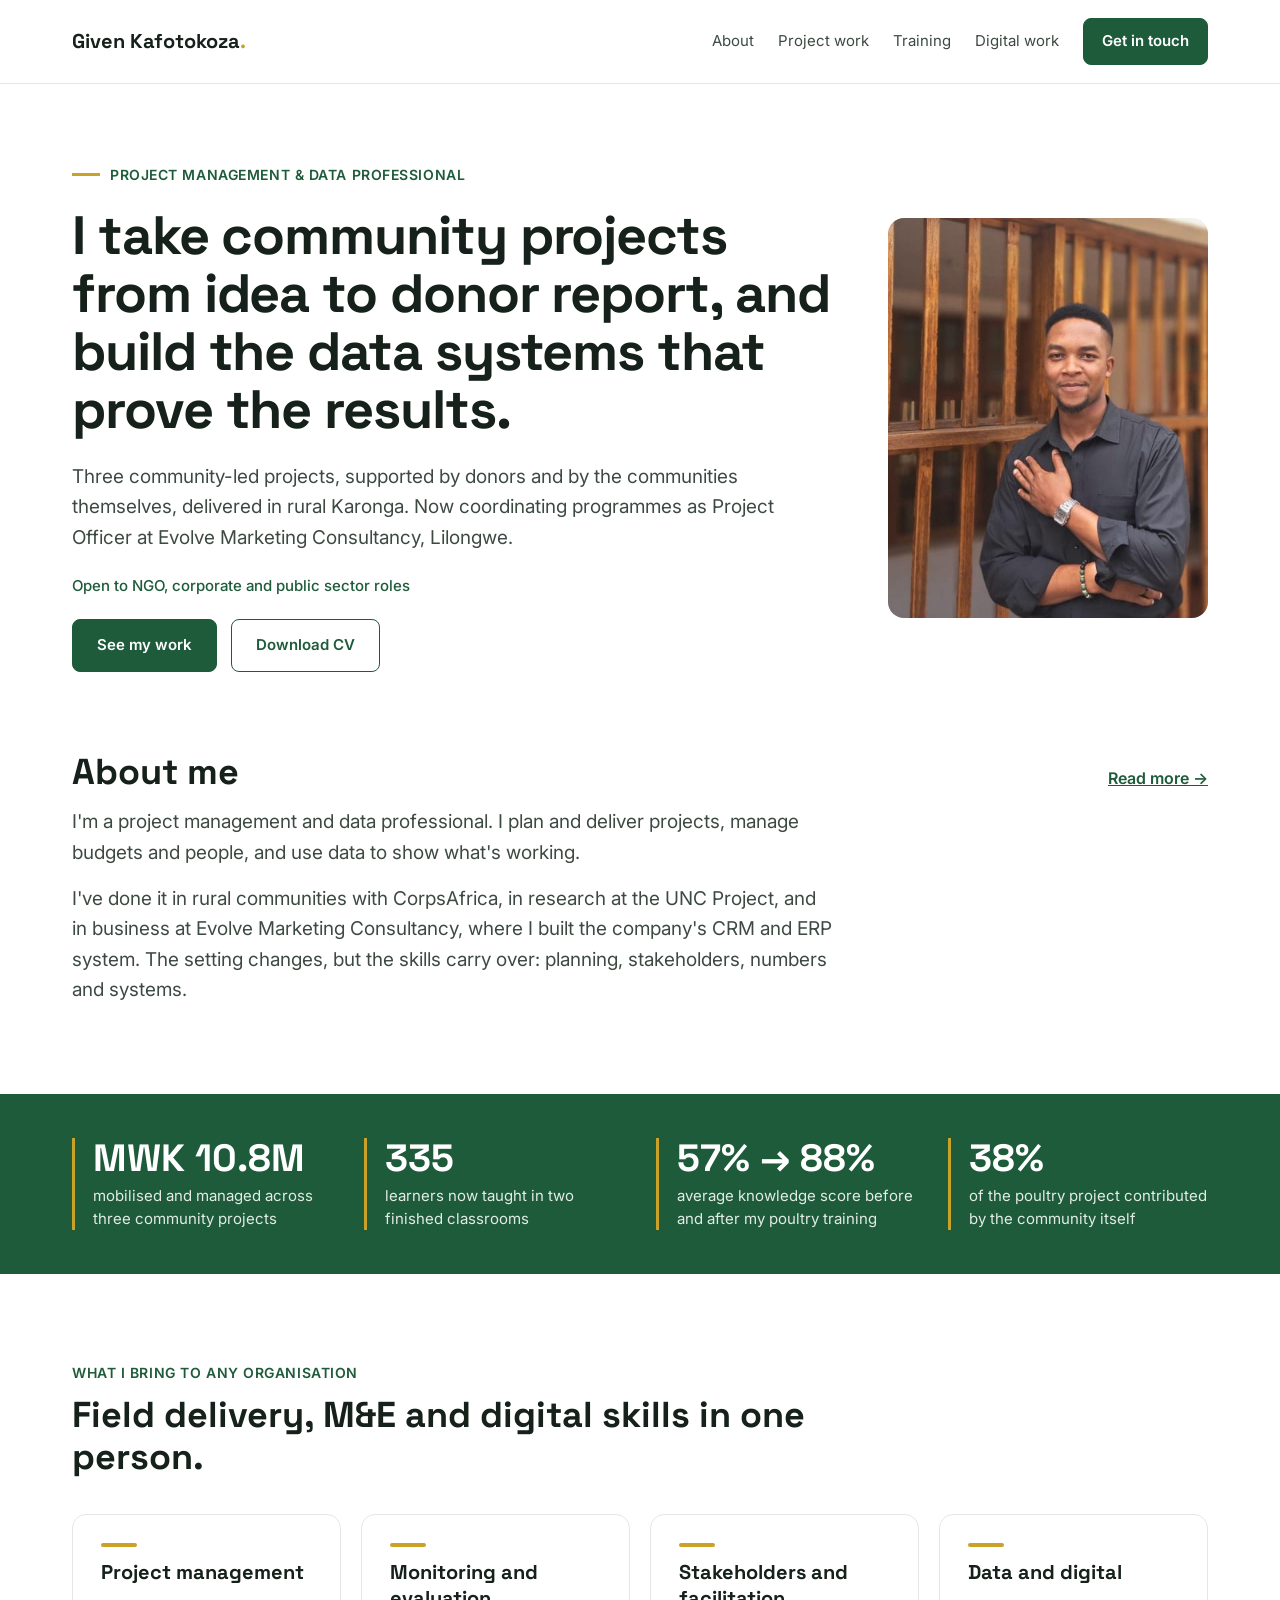
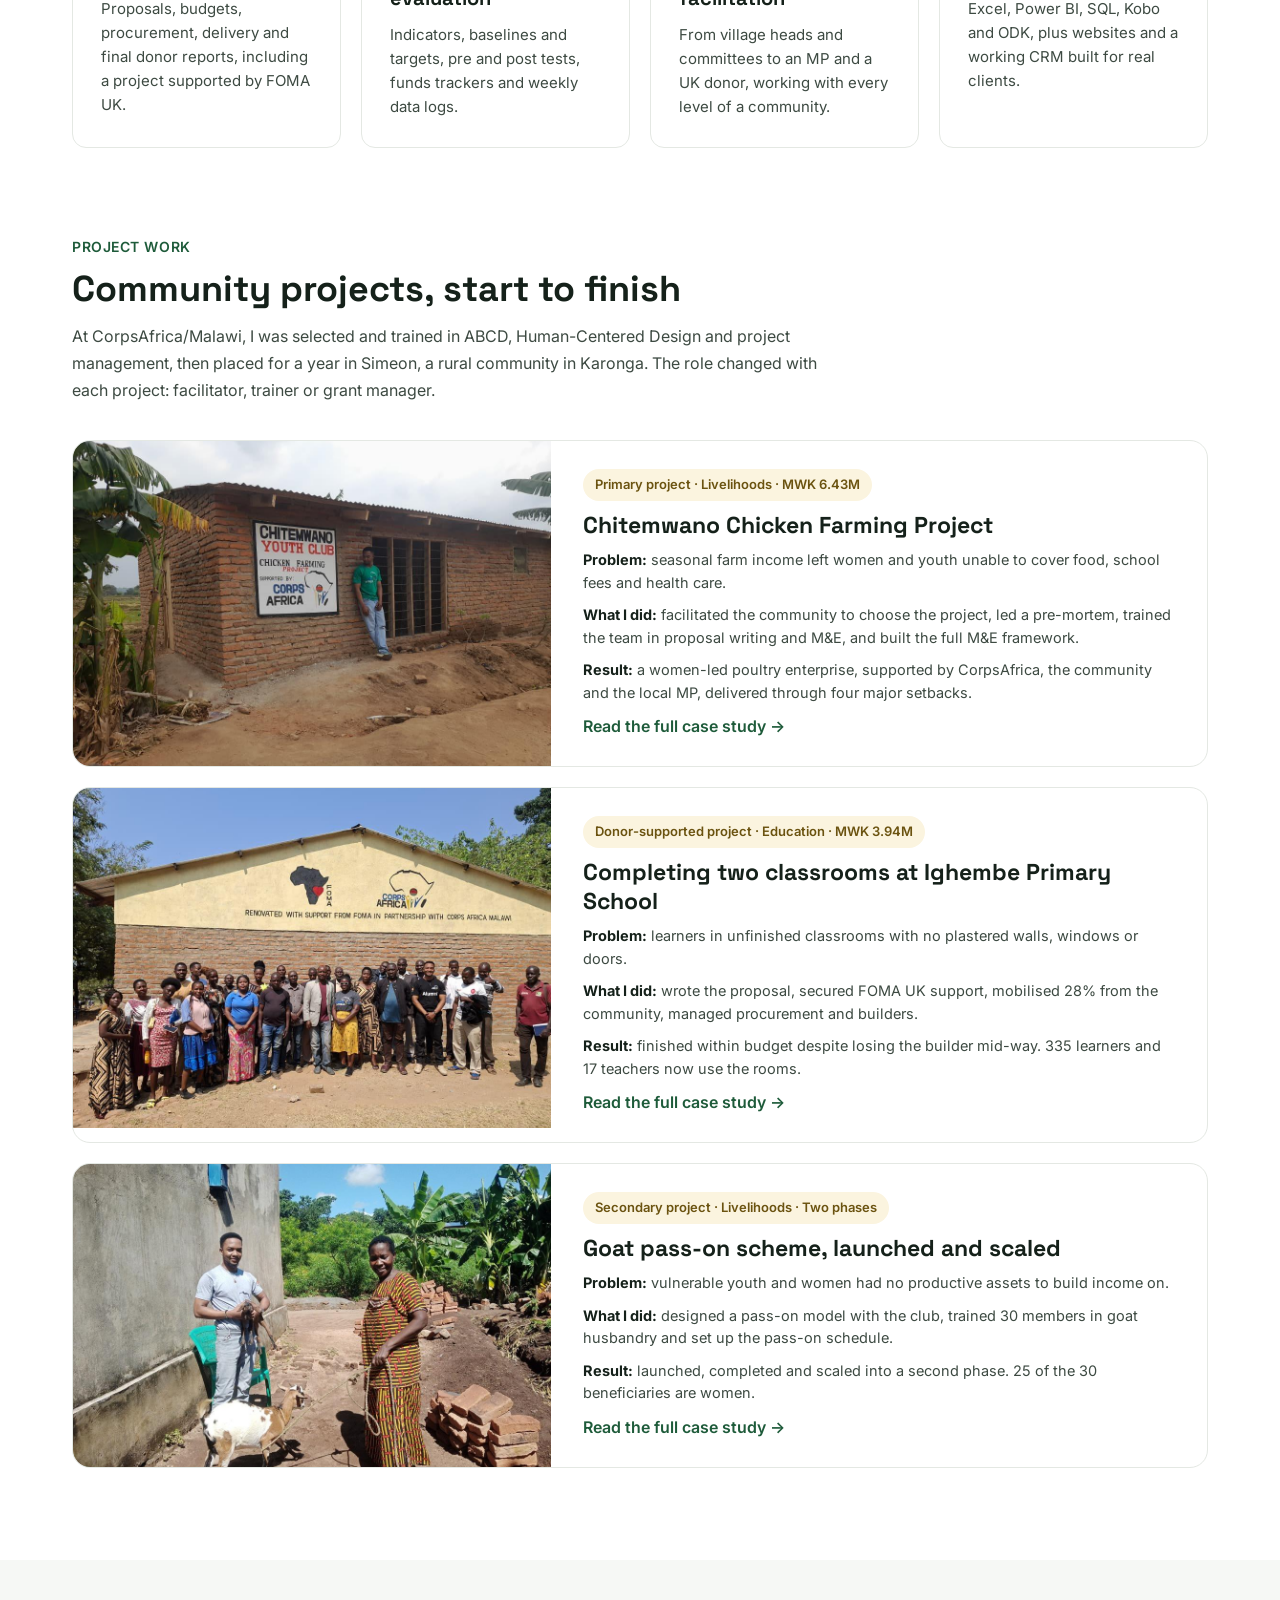
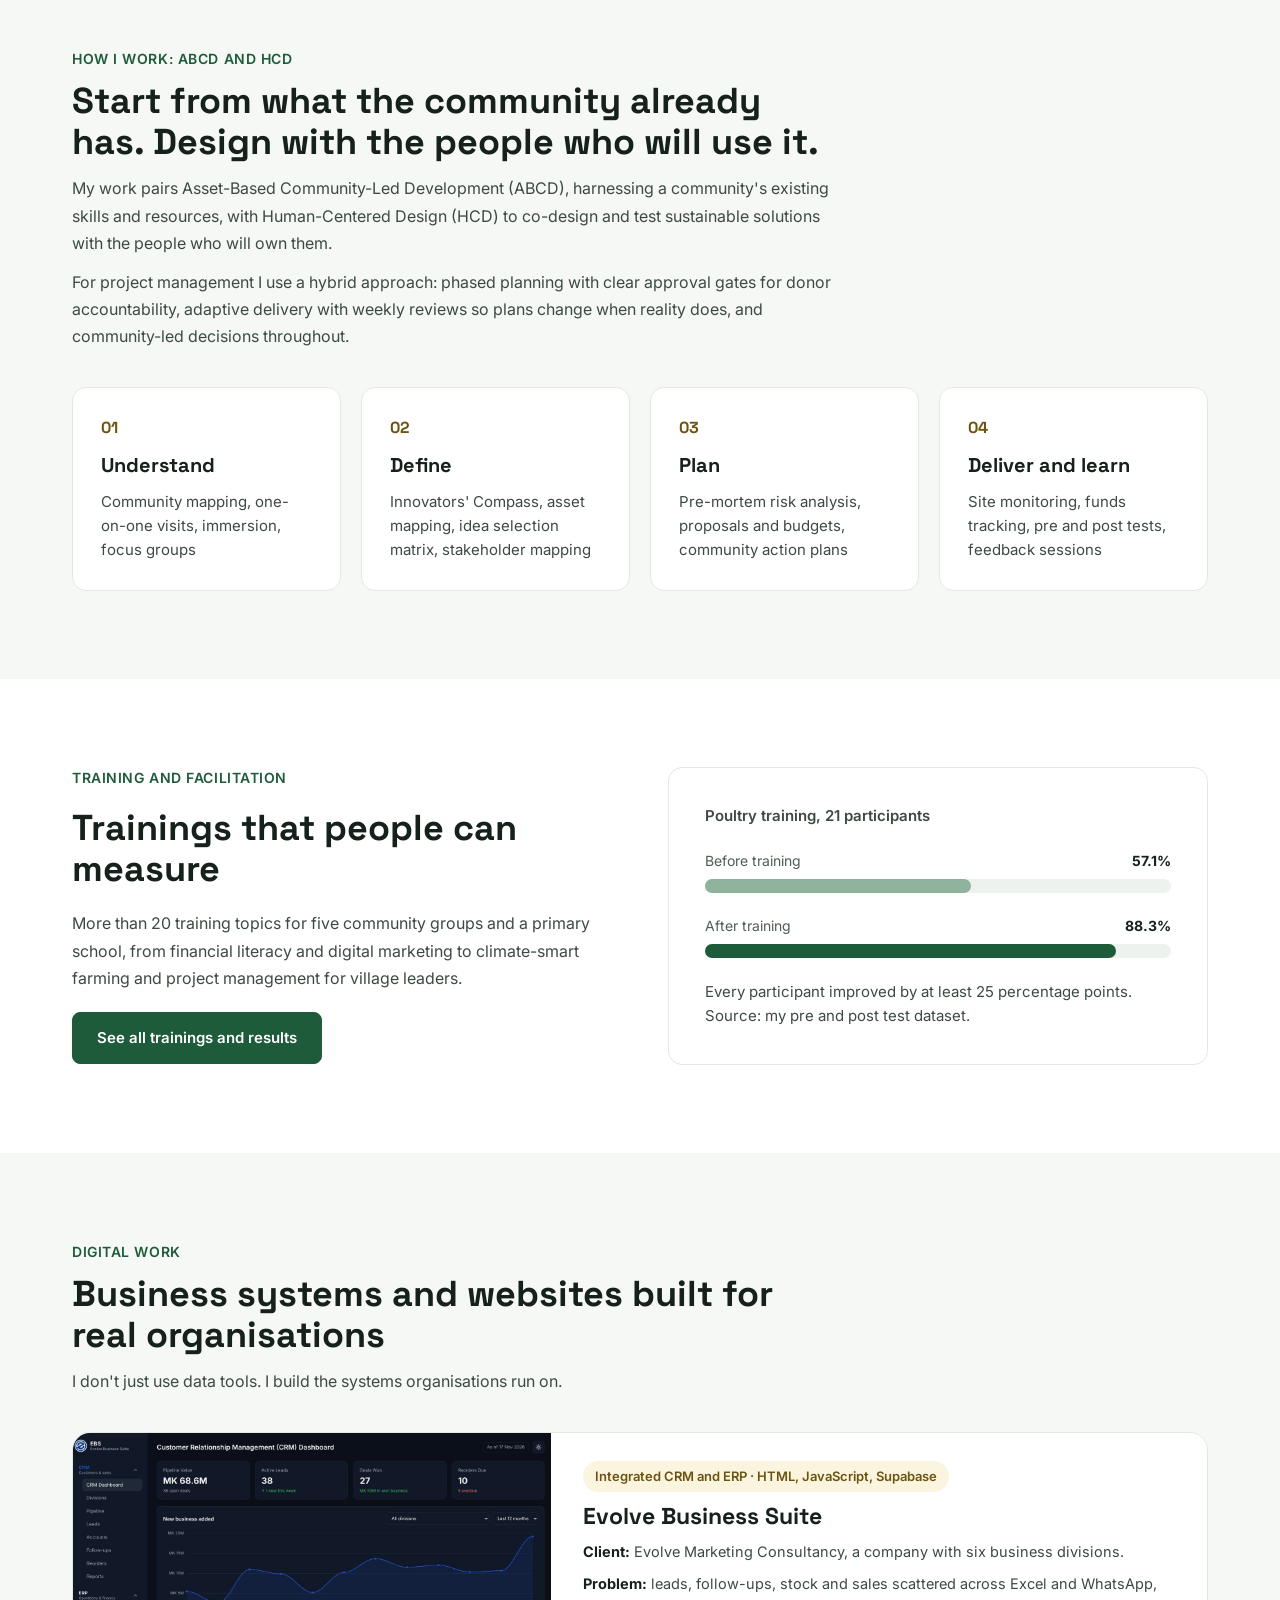
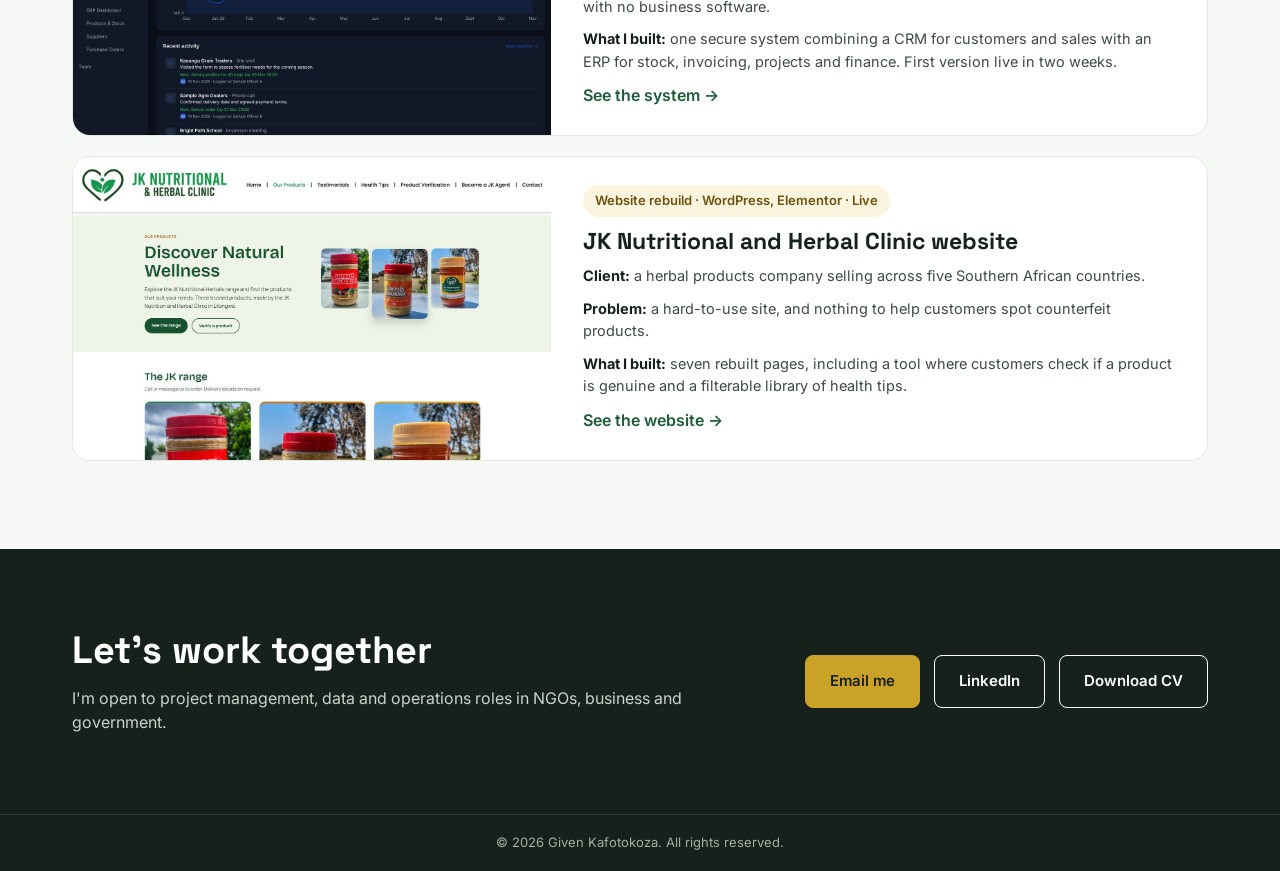
==== index.html @ 1c7a9ea2 "Speed, icon, 404 page and fixes" ====
<!DOCTYPE html>
<html lang="en">
<head>
  <meta charset="UTF-8">
  <link rel="icon" href="favicon.svg" type="image/svg+xml">
  <meta name="viewport" content="width=device-width, initial-scale=1.0">
  <title>Given Kafotokoza | Project Officer, M&amp;E and Data, Malawi</title>
  <meta name="description" content="Given Kafotokoza is a project officer in Lilongwe, Malawi. He has delivered community-led projects end to end, with M&E, donor reporting, budgets and data systems.">
  <meta name="author" content="Given Kafotokoza">
  <meta property="og:type" content="profile">
  <meta property="og:title" content="Given Kafotokoza | Project Officer, M&amp;E and Data, Malawi">
  <meta property="og:description" content="Given Kafotokoza is a project officer in Lilongwe, Malawi. He has delivered community-led projects end to end, with M&E, donor reporting, budgets and data systems.">
  <meta name="twitter:card" content="summary_large_image">
  <link rel="canonical" href="https://kafotokozagiven-svg.github.io/">
  <meta property="og:url" content="https://kafotokozagiven-svg.github.io/">
  <meta property="og:image" content="https://kafotokozagiven-svg.github.io/images/profile.jpg">
  <script type="application/ld+json">
  {"@context":"https://schema.org","@type":"Person","name":"Given Kafotokoza",
   "jobTitle":"Project Officer","worksFor":{"@type":"Organization","name":"Evolve Marketing Consultancy"},
   "address":{"@type":"PostalAddress","addressLocality":"Lilongwe","addressCountry":"MW"},
   "knowsAbout":["Project management","Monitoring and evaluation","MEAL","Donor reporting","Budget management","Community development","Asset-Based Community-Led Development","Human-Centered Design","Data analysis","Power BI","CRM and ERP systems","Web development"],
   "alumniOf":[{"@type":"Organization","name":"CorpsAfrica/Malawi"},{"@type":"CollegeOrUniversity","name":"BYU-Pathway Worldwide"}]}
  </script>
  <link rel="stylesheet" href="styles.css">
</head>
<body>

<header class="site-header">
  <nav class="container nav">
    <a href="index.html" class="brand">Given Kafotokoza<span>.</span></a>
    <button class="nav-toggle" aria-label="Open menu" aria-expanded="false"><span></span><span></span><span></span></button>
    <div class="nav-links">
      <a href="about.html">About</a>
      <a href="#work">Project work</a>
      <a href="training.html">Training</a>
      <a href="#digital">Digital work</a>
      <a href="#contact" class="btn">Get in touch</a>
    </div>
  </nav>
</header>

<main>

  <!-- HERO -->
  <section class="container hero">
    <div class="hero-text">
      <p class="eyebrow line">Project Management &amp; Data Professional</p>
      <h1>I take community projects from idea to donor report, and build the data systems that prove the results.</h1>
      <p class="lead">Three community-led projects, supported by donors and by the communities themselves, delivered in rural Karonga. Now coordinating programmes as Project Officer at Evolve Marketing Consultancy, Lilongwe.</p>
      <p style="font-size: 15px; color: var(--green); font-weight: 500;">Open to NGO, corporate and public sector roles</p>
      <div class="btn-row">
        <a href="#work" class="btn">See my work</a>
        <a href="cv.pdf" class="btn btn-outline" target="_blank" rel="noopener">Download CV</a>
      </div>
    </div>
    <div class="hero-photo">
      <figure class="photo tall">
        <img src="images/profile.jpg" alt="Portrait of Given Kafotokoza, project management and data professional" onerror="this.remove()">
        
      </figure>
    </div>
  </section>

  <section id="about" class="container section" style="padding-top: 8px;">
    <div class="about-head">
      <h2 style="font-size: 36px;">About me</h2>
      <a href="about.html" class="case-link">Read more →</a>
    </div>
    <div class="stack" style="gap: 16px; max-width: 820px; margin-top: 14px;">
      <p class="lead">I'm a project management and data professional. I plan and deliver projects, manage budgets and people, and use data to show what's working.</p>
      <p class="lead">I've done it in rural communities with CorpsAfrica, in research at the UNC Project, and in business at Evolve Marketing Consultancy, where I built the company's CRM and ERP system. The setting changes, but the skills carry over: planning, stakeholders, numbers and systems.</p>
    </div>
  </section>

  <!-- KEY NUMBERS -->
  <section class="stats">
    <div class="container stats-grid">
      <div class="stat"><span class="num">MWK 10.8M</span><span>mobilised and managed across three community projects</span></div>
      <div class="stat"><span class="num">335</span><span>learners now taught in two finished classrooms</span></div>
      <div class="stat"><span class="num">57% → 88%</span><span>average knowledge score before and after my poultry training</span></div>
      <div class="stat"><span class="num">38%</span><span>of the poultry project contributed by the community itself</span></div>
    </div>
  </section>

  <!-- WHAT I BRING -->
  <section class="container section">
    <div class="head">
      <p class="eyebrow">What I bring to any organisation</p>
      <h2>Field delivery, M&amp;E and digital skills in one person.</h2>
    </div>
    <div class="grid">
      <div class="card"><span class="bar-mark"></span><h3>Project management</h3><p>Proposals, budgets, procurement, delivery and final donor reports, including a project supported by FOMA UK.</p></div>
      <div class="card"><span class="bar-mark"></span><h3>Monitoring and evaluation</h3><p>Indicators, baselines and targets, pre and post tests, funds trackers and weekly data logs.</p></div>
      <div class="card"><span class="bar-mark"></span><h3>Stakeholders and facilitation</h3><p>From village heads and committees to an MP and a UK donor, working with every level of a community.</p></div>
      <div class="card"><span class="bar-mark"></span><h3>Data and digital</h3><p>Excel, Power BI, SQL, Kobo and ODK, plus websites and a working CRM built for real clients.</p></div>
    </div>
  </section>

  <!-- PROJECT WORK -->
  <section id="work" class="container" style="padding-bottom: 72px;">
    <div class="head">
      <p class="eyebrow">Project work</p>
      <h2>Community projects, start to finish</h2>
      <p class="body">At CorpsAfrica/Malawi, I was selected and trained in ABCD, Human-Centered Design and project management, then placed for a year in Simeon, a rural community in Karonga. The role changed with each project: facilitator, trainer or grant manager.</p>
    </div>

    <a href="poultry.html" class="case">
      <figure class="photo"><img loading="lazy" src="images/poultry-3.jpg" alt="The finished chicken house with project members" onerror="this.remove()"></figure>
      <div class="case-body">
        <span class="tag">Primary project · Livelihoods · MWK 6.43M</span>
        <h3>Chitemwano Chicken Farming Project</h3>
        <p><strong>Problem:</strong> seasonal farm income left women and youth unable to cover food, school fees and health care.</p>
        <p><strong>What I did:</strong> facilitated the community to choose the project, led a pre-mortem, trained the team in proposal writing and M&amp;E, and built the full M&amp;E framework.</p>
        <p><strong>Result:</strong> a women-led poultry enterprise, supported by CorpsAfrica, the community and the local MP, delivered through four major setbacks.</p>
        <span class="case-link">Read the full case study →</span>
      </div>
    </a>

    <a href="ighembe.html" class="case">
      <figure class="photo"><img loading="lazy" src="images/ighembe-3.jpg" alt="The finished classrooms at Ighembe Primary School" onerror="this.remove()"></figure>
      <div class="case-body">
        <span class="tag">Donor-supported project · Education · MWK 3.94M</span>
        <h3>Completing two classrooms at Ighembe Primary School</h3>
        <p><strong>Problem:</strong> learners in unfinished classrooms with no plastered walls, windows or doors.</p>
        <p><strong>What I did:</strong> wrote the proposal, secured FOMA UK support, mobilised 28% from the community, managed procurement and builders.</p>
        <p><strong>Result:</strong> finished within budget despite losing the builder mid-way. 335 learners and 17 teachers now use the rooms.</p>
        <span class="case-link">Read the full case study →</span>
      </div>
    </a>

    <a href="goat.html" class="case">
      <figure class="photo"><img loading="lazy" src="images/goat-3.jpg" alt="Goats handed over to beneficiaries" onerror="this.remove()"></figure>
      <div class="case-body">
        <span class="tag">Secondary project · Livelihoods · Two phases</span>
        <h3>Goat pass-on scheme, launched and scaled</h3>
        <p><strong>Problem:</strong> vulnerable youth and women had no productive assets to build income on.</p>
        <p><strong>What I did:</strong> designed a pass-on model with the club, trained 30 members in goat husbandry and set up the pass-on schedule.</p>
        <p><strong>Result:</strong> launched, completed and scaled into a second phase. 25 of the 30 beneficiaries are women.</p>
        <span class="case-link">Read the full case study →</span>
      </div>
    </a>
  </section>

  <!-- HOW I WORK -->
  <section class="tint">
    <div class="container section">
      <div class="head">
        <p class="eyebrow">How I work: ABCD and HCD</p>
        <h2>Start from what the community already has. Design with the people who will use it.</h2>
        <p class="body">My work pairs Asset-Based Community-Led Development (ABCD), harnessing a community's existing skills and resources, with Human-Centered Design (HCD) to co-design and test sustainable solutions with the people who will own them.</p>
        <p class="body">For project management I use a hybrid approach: phased planning with clear approval gates for donor accountability, adaptive delivery with weekly reviews so plans change when reality does, and community-led decisions throughout.</p>
      </div>
      <div class="grid">
        <div class="card"><span class="step-no">01</span><h3>Understand</h3><p>Community mapping, one-on-one visits, immersion, focus groups</p></div>
        <div class="card"><span class="step-no">02</span><h3>Define</h3><p>Innovators' Compass, asset mapping, idea selection matrix, stakeholder mapping</p></div>
        <div class="card"><span class="step-no">03</span><h3>Plan</h3><p>Pre-mortem risk analysis, proposals and budgets, community action plans</p></div>
        <div class="card"><span class="step-no">04</span><h3>Deliver and learn</h3><p>Site monitoring, funds tracking, pre and post tests, feedback sessions</p></div>
      </div>
    </div>
  </section>

  <!-- TRAINING OVERVIEW -->
  <section class="container section">
    <div class="split" style="align-items: center;">
      <div class="half">
        <p class="eyebrow">Training and facilitation</p>
        <h2>Trainings that people can measure</h2>
        <p class="body">More than 20 training topics for five community groups and a primary school, from financial literacy and digital marketing to climate-smart farming and project management for village leaders.</p>
        <a href="training.html" class="btn" style="align-self: flex-start;">See all trainings and results</a>
      </div>
      <div class="half card" style="padding: 36px; gap: 22px;">
        <p style="font-weight: 600;">Poultry training, 21 participants</p>
        <div class="bar-row">
          <div class="bar-label"><span>Before training</span><b>57.1%</b></div>
          <div class="bar-track"><div class="bar-fill" style="width: 57.1%; background: #8FB39C;"></div></div>
        </div>
        <div class="bar-row">
          <div class="bar-label"><span>After training</span><b>88.3%</b></div>
          <div class="bar-track"><div class="bar-fill" style="width: 88.3%; background: #1E5B3A;"></div></div>
        </div>
        <p class="small">Every participant improved by at least 25 percentage points. Source: my pre and post test dataset.</p>
      </div>
    </div>
  </section>


  <!-- DIGITAL WORK -->
  <section id="digital" class="tint">
    <div class="container section">
      <div class="head">
        <p class="eyebrow">Digital work</p>
        <h2>Business systems and websites built for real organisations</h2>
        <p class="body">I don't just use data tools. I build the systems organisations run on.</p>
      </div>
      <!-- When the CorpsAfrica impact dashboard is ready, add a third card here -->
      <a href="evolve-ebs.html" class="case" style="background: #fff;">
        <figure class="photo"><img loading="lazy" src="images/ebs-dashboard.jpg" alt="Evolve Business Suite dashboard" onerror="this.remove()"><figcaption>Add screenshot: images/ebs-dashboard.jpg</figcaption></figure>
        <div class="case-body">
          <span class="tag">Integrated CRM and ERP · HTML, JavaScript, Supabase</span>
          <h3>Evolve Business Suite</h3>
          <p><strong>Client:</strong> Evolve Marketing Consultancy, a company with six business divisions.</p>
          <p><strong>Problem:</strong> leads, follow-ups, stock and sales scattered across Excel and WhatsApp, with no business software.</p>
          <p><strong>What I built:</strong> one secure system combining a CRM for customers and sales with an ERP for stock, invoicing, projects and finance. First version live in two weeks.</p>
          <span class="case-link">See the system →</span>
        </div>
      </a>
      <a href="jk.html" class="case" style="background: #fff; margin-bottom: 0;">
        <figure class="photo"><img loading="lazy" src="images/jk-home.jpg" alt="JK Nutritional and Herbal Clinic website" onerror="this.remove()"><figcaption>Add screenshot: images/jk-home.jpg</figcaption></figure>
        <div class="case-body">
          <span class="tag">Website rebuild · WordPress, Elementor · Live</span>
          <h3>JK Nutritional and Herbal Clinic website</h3>
          <p><strong>Client:</strong> a herbal products company selling across five Southern African countries.</p>
          <p><strong>Problem:</strong> a hard-to-use site, and nothing to help customers spot counterfeit products.</p>
          <p><strong>What I built:</strong> seven rebuilt pages, including a tool where customers check if a product is genuine and a filterable library of health tips.</p>
          <span class="case-link">See the website →</span>
        </div>
      </a>
    </div>
  </section>

  <!-- ABOUT -->


</main>

<footer id="contact" class="footer">
  <div class="container inner">
    <div class="stack" style="flex: 1 1 520px; min-width: 0; gap: 14px;">
      <h2 style="font-size: 38px;">Let's work together</h2>
      <p>I'm open to project management, data and operations roles in NGOs, business and government.</p>
    </div>
    <div class="btn-row">
      <a href="mailto:kafotokozagiven@gmail.com" class="btn btn-gold">Email me</a>
      <a href="https://www.linkedin.com/in/given-kafotokoza" class="btn btn-outline" target="_blank" rel="noopener">LinkedIn</a>
      <a href="cv.pdf" class="btn btn-outline" target="_blank" rel="noopener">Download CV</a>
    </div>
  </div>
  <p class="copy">© 2026 Given Kafotokoza. All rights reserved.</p>
</footer>

<script src="nav.js"></script>
</body>
</html>
---- styles.css ----
/* ===== Given Kafotokoza portfolio: shared styles ===== */
@import url('https://fonts.googleapis.com/css2?family=Inter:wght@400;500;600&family=Space+Grotesk:wght@500;600;700&display=swap');

:root {
  --green: #1E5B3A;
  --green-dark: #123D27;
  --gold: #C9A227;
  --gold-soft: #FBF4DF;
  --gold-text: #6B5310;
  --ink: #15211A;
  --text: #3D4A42;
  --muted: #4F5E55;
  --line: #E4E8E3;
  --tint: #F6F8F5;
  --tint-2: #EEF2EE;
}

* { box-sizing: border-box; }
html { scroll-behavior: smooth; }
body { margin: 0; font-family: Inter, system-ui, sans-serif; color: var(--ink); background: #fff; line-height: 1.5; }
img { max-width: 100%; display: block; }
a { color: var(--green); }
a:hover { color: var(--green-dark); }
h1, h2, h3, .brand, .num { font-family: 'Space Grotesk', sans-serif; }

.container { max-width: 1200px; margin: 0 auto; padding-left: 32px; padding-right: 32px; }
.section { padding-top: 88px; padding-bottom: 88px; }
.tint { background: var(--tint); }

/* Header */
.site-header { border-bottom: 1px solid var(--line); background: #fff; position: sticky; top: 0; z-index: 10; }
.nav { display: flex; flex-wrap: wrap; align-items: center; justify-content: space-between; gap: 16px; padding-top: 18px; padding-bottom: 18px; }
.brand { font-weight: 700; font-size: 20px; color: var(--ink); text-decoration: none; }
.brand span { color: var(--gold); }
.nav-links { display: flex; flex-wrap: wrap; align-items: center; gap: 24px; font-size: 15px; }
.nav-links a { color: var(--text); text-decoration: none; }
.nav-links a:hover { color: var(--green); }

/* Buttons */
.btn { display: inline-block; background: var(--green); color: #fff; text-decoration: none; padding: 14px 24px; border-radius: 8px; font-weight: 600; font-size: 15px; border: 1.5px solid var(--green); }
.btn:hover { background: var(--green-dark); color: #fff; }
.btn-outline { background: #fff; color: var(--green); }
.btn-outline:hover { background: var(--tint-2); color: var(--green); }
.btn-gold { background: var(--gold); border-color: var(--gold); color: var(--ink); }
.btn-gold:hover { background: #b38f1f; color: var(--ink); }
.nav-links .btn { color: #fff; padding: 11px 18px; }
.btn-row { display: flex; flex-wrap: wrap; gap: 14px; }

/* Text */
.eyebrow { margin: 0; display: inline-flex; align-items: center; gap: 10px; font-size: 14px; font-weight: 600; color: var(--green); letter-spacing: 0.04em; text-transform: uppercase; }
.eyebrow.line::before { content: ""; width: 28px; height: 3px; background: var(--gold); display: inline-block; }
h1 { margin: 0; font-weight: 700; font-size: 54px; line-height: 1.08; letter-spacing: -0.02em; }
h2 { margin: 0; font-size: 36px; line-height: 1.15; }
h3 { margin: 0; font-size: 20px; line-height: 1.3; }
p { margin: 0; }
.lead { font-size: 19px; line-height: 1.6; color: var(--text); max-width: 760px; }
.body { font-size: 16px; line-height: 1.7; color: var(--text); }
.small { font-size: 14px; color: var(--muted); line-height: 1.6; }
.stack { display: flex; flex-direction: column; gap: 18px; }
.head { display: flex; flex-direction: column; gap: 12px; max-width: 760px; margin-bottom: 36px; }
.tag { align-self: flex-start; display: inline-block; background: var(--gold-soft); color: var(--gold-text); font-size: 13px; font-weight: 600; padding: 6px 12px; border-radius: 999px; }

/* Hero */
.hero { display: flex; flex-wrap: wrap; gap: 56px; align-items: center; padding-top: 80px; padding-bottom: 72px; }
.hero-text { flex: 999 1 540px; min-width: 0; display: flex; flex-direction: column; gap: 22px; }
.hero-photo { flex: 1 1 320px; min-width: 0; position: relative; }
.hero-badge { position: absolute; left: -16px; bottom: 28px; background: #fff; border: 1px solid var(--line); border-radius: 12px; padding: 14px 18px; }
.hero-badge span { display: block; font-size: 13px; color: var(--muted); }
.hero-badge strong { font-size: 15px; }

/* Photos: a grey box with a caption shows until the real image is added */
.photo { position: relative; margin: 0; background: var(--tint-2); border-radius: 16px; overflow: hidden; display: flex; align-items: center; justify-content: center; text-align: center; min-height: 260px; }
.photo figcaption { padding: 16px; color: var(--muted); font-size: 15px; }
.photo img { position: absolute; inset: 0; width: 100%; height: 100%; object-fit: cover; }
.photo.tall { aspect-ratio: 4 / 5; min-height: 0; }
.photos { display: grid; grid-template-columns: repeat(auto-fill, minmax(200px, 1fr)); gap: 20px 16px; }
.photos .photo { display: block; height: auto; min-height: 0; background: none; border-radius: 0; overflow: visible; text-align: left; }
.photos .photo img { position: static; display: block; width: 100%; height: 200px; object-fit: cover; border-radius: 14px; }
.photos .photo:not(:has(img))::before { content: ""; display: block; height: 200px; border-radius: 14px; background: var(--tint-2); }
.photos .photo figcaption { padding: 8px 2px 0; font-size: 13.5px; line-height: 1.45; color: var(--muted); }

/* Stats band */
.stats { background: var(--green); color: #fff; }
.stats-grid { display: grid; grid-template-columns: repeat(auto-fit, minmax(220px, 1fr)); gap: 32px; padding-top: 44px; padding-bottom: 44px; }
.stat { border-left: 3px solid var(--gold); padding-left: 18px; display: flex; flex-direction: column; gap: 6px; }
.stat .num { font-size: 38px; font-weight: 700; line-height: 1.1; }
.stat span:last-child { font-size: 15px; color: #E2ECE5; line-height: 1.5; }

/* Cards and grids */
.grid { display: grid; grid-template-columns: repeat(auto-fit, minmax(250px, 1fr)); gap: 20px; }
.grid-2 { display: grid; grid-template-columns: repeat(auto-fit, minmax(320px, 1fr)); gap: 20px; }
.card { border: 1px solid var(--line); border-radius: 14px; padding: 28px; display: flex; flex-direction: column; gap: 12px; background: #fff; }
.card .bar-mark { width: 36px; height: 4px; background: var(--gold); border-radius: 2px; }
.card p { font-size: 15px; line-height: 1.6; color: var(--text); }
.step-no { font-family: 'Space Grotesk', sans-serif; font-weight: 700; color: var(--gold-text); }

/* Featured project cards */
.case { text-decoration: none; color: var(--ink); border: 1px solid var(--line); border-radius: 18px; overflow: hidden; display: flex; flex-wrap: wrap; margin-bottom: 20px; transition: box-shadow .2s, transform .2s; }
.case:hover { color: var(--ink); box-shadow: 0 12px 32px rgba(21,33,26,.08); transform: translateY(-2px); }
.case .photo { flex: 2 1 320px; min-width: 0; min-height: 240px; max-height: 340px; border-radius: 0; }
.case-body { flex: 3 1 420px; min-width: 0; padding: 28px 32px; display: flex; flex-direction: column; gap: 10px; }
.case-body h3 { font-size: 23px; line-height: 1.25; }
.case-body p { font-size: 14.5px; line-height: 1.55; color: var(--text); }
.case-body strong { color: var(--ink); }
.case-link { font-weight: 600; color: var(--green); }

/* Meta row on case studies */
.meta { display: grid; grid-template-columns: repeat(auto-fit, minmax(200px, 1fr)); border-top: 1px solid var(--line); border-bottom: 1px solid var(--line); margin-top: 8px; }
.meta div { padding: 18px 20px 18px 0; display: flex; flex-direction: column; gap: 4px; }
.meta span { font-size: 13px; color: var(--muted); }
.meta strong { font-weight: 600; }

/* Two-column text block */
.split { display: flex; flex-wrap: wrap; gap: 56px; }
.split > .side { flex: 1 1 280px; min-width: 0; }
.split > .main { flex: 999 1 560px; min-width: 0; display: flex; flex-direction: column; gap: 16px; font-size: 17px; line-height: 1.7; color: var(--text); }
.half { flex: 1 1 420px; min-width: 0; display: flex; flex-direction: column; gap: 20px; }

/* Tables */
.table-wrap { overflow-x: auto; background: #fff; border: 1px solid var(--line); border-radius: 14px; margin-bottom: 24px; }
table { width: 100%; min-width: 720px; border-collapse: collapse; font-size: 15px; }
th { background: var(--green); color: #fff; text-align: left; padding: 16px 20px; font-weight: 600; }
td { padding: 16px 20px; border-bottom: 1px solid var(--line); vertical-align: top; }
tr:last-child td { border-bottom: 0; }
td:first-child { font-weight: 600; }
td.why { color: var(--text); }

/* Charts */
.chart-card { background: #fff; border: 1px solid var(--line); border-radius: 14px; padding: 24px; display: flex; flex-direction: column; gap: 12px; }
.chart-card h3 { font-size: 17px; }
.chart-box { position: relative; height: 300px; }

/* Progress bars on the home page */
.bar-row { display: flex; flex-direction: column; gap: 8px; }
.bar-label { display: flex; justify-content: space-between; font-size: 14px; color: var(--muted); }
.bar-label b { color: var(--ink); }
.bar-track { height: 14px; background: var(--tint-2); border-radius: 7px; }
.bar-fill { height: 14px; border-radius: 7px; }

/* Results chain (LogFrame) */
.chain { display: grid; grid-template-columns: repeat(auto-fit, minmax(190px, 1fr)); gap: 14px; counter-reset: chain; }
.chain-step { background: #fff; border-radius: 14px; padding: 22px; display: flex; flex-direction: column; gap: 10px; border-top: 5px solid var(--green); position: relative; }
.chain-step:nth-child(1) { border-top-color: #8FB39C; }
.chain-step:nth-child(2) { border-top-color: #5E8F70; }
.chain-step:nth-child(3) { border-top-color: #3A7553; }
.chain-step:nth-child(4) { border-top-color: var(--green); }
.chain-step:nth-child(5) { border-top-color: var(--gold); }
.chain-label { font-family: 'Space Grotesk', sans-serif; font-weight: 700; font-size: 17px; }
.chain-label::before { counter-increment: chain; content: counter(chain) ". "; color: var(--gold-text); }
.chain-step p { font-size: 14px; line-height: 1.6; color: var(--text); }

/* Quotes */
.quote { border-left: 3px solid var(--gold); padding: 8px 0 8px 22px; display: flex; flex-direction: column; gap: 10px; }
.quote p { font-size: 19px; line-height: 1.6; font-style: italic; color: var(--ink); }
.quote span { font-size: 14px; color: var(--muted); }

/* Panels */
.panel { background: var(--green); color: #fff; border-radius: 20px; padding: 48px; display: flex; flex-wrap: wrap; gap: 28px; align-items: center; justify-content: space-between; }
.panel p { color: #E2ECE5; font-size: 16px; line-height: 1.65; }
.next { border: 1px solid var(--line); border-radius: 18px; padding: 36px 40px; display: flex; flex-wrap: wrap; gap: 24px; align-items: center; justify-content: space-between; }
.next strong { font-family: 'Space Grotesk', sans-serif; font-size: 24px; }

/* Chips and qualifications */
.chips { display: flex; flex-wrap: wrap; gap: 10px; }
.chips span { font-size: 14px; padding: 8px 14px; border-radius: 999px; background: var(--tint-2); }
.qual { display: flex; justify-content: space-between; gap: 16px; padding: 16px 0; border-bottom: 1px solid var(--line); }
.qual span { color: var(--muted); font-size: 15px; text-align: right; }

/* Footer */
.footer { background: var(--ink); color: #fff; }
.footer .inner { display: flex; flex-wrap: wrap; gap: 28px; align-items: center; justify-content: space-between; padding-top: 80px; padding-bottom: 80px; }
.footer p { color: #C9D3CC; }
.footer .copy { text-align: center; padding: 18px; font-size: 13px; color: #9FB0A5; border-top: 1px solid #2C3A31; }
.footer .btn-outline { background: transparent; color: #fff; border-color: #fff; }

/* Phones */
@media (max-width: 640px) {
  .container { padding-left: 20px; padding-right: 20px; }
  .section { padding-top: 60px; padding-bottom: 60px; }
  h1 { font-size: 36px; }
  h2 { font-size: 28px; }
  .lead { font-size: 17px; }
  .case-body, .panel { padding: 22px; }
  .case .photo { max-height: 220px; min-height: 200px; }
  .nav-links { gap: 16px; }
  .hero-badge { left: 12px; }
}

/* Screenshot galleries (systems and websites): bigger, full-width, no cropping */
.photos.shots { grid-template-columns: repeat(4, minmax(0, 1fr)); gap: 20px 16px; }
@media (max-width: 900px) { .photos.shots { grid-template-columns: repeat(2, minmax(0, 1fr)); } }
.photos.shots .photo img { height: auto; aspect-ratio: 16 / 10; object-fit: cover; object-position: top left; border: 1px solid var(--line); }
.photos.shots .photo:not(:has(img))::before { height: auto; aspect-ratio: 16 / 10; }
@media (max-width: 640px) { .photos.shots { grid-template-columns: 1fr; } }

/* Click-to-enlarge photos */
.photos .photo img { cursor: zoom-in; transition: transform .2s ease, box-shadow .2s ease; }
.photos .photo img:hover { transform: translateY(-2px); box-shadow: 0 8px 24px rgba(21,33,26,.18); }
.lightbox { position: fixed; inset: 0; z-index: 100; background: rgba(10,16,12,.92); display: flex; align-items: center; justify-content: center; padding: 24px 72px; }
.lightbox[hidden] { display: none; }
.lightbox figure { margin: 0; max-width: 100%; max-height: 100%; display: flex; flex-direction: column; align-items: center; gap: 12px; }
.lightbox img { max-width: 100%; max-height: calc(100vh - 110px); object-fit: contain; border-radius: 10px; }
.lightbox figcaption { color: #E9E9E2; font-size: 15px; text-align: center; max-width: 760px; }
.lightbox button { position: absolute; background: rgba(255,255,255,.12); color: #fff; border: 0; width: 48px; height: 48px; border-radius: 50%; font-size: 30px; line-height: 1; cursor: pointer; }
.lightbox button:hover { background: rgba(255,255,255,.25); }
.lb-close { top: 18px; right: 18px; }
.lb-prev { left: 14px; top: 50%; transform: translateY(-50%); }
.lb-next { right: 14px; top: 50%; transform: translateY(-50%); }
@media (max-width: 640px) { .lightbox { padding: 16px; } .lb-prev, .lb-next { top: auto; bottom: 18px; transform: none; } }

/* Photo rows: keep each photo the same size and centre the row */
.photos:not(.shots) { display: flex; flex-wrap: wrap; justify-content: center; gap: 20px 16px; }
.photos:not(.shots) .photo { flex: 0 0 calc((100% - 64px) / 5); }
@media (max-width: 1000px) { .photos:not(.shots) .photo { flex-basis: calc((100% - 32px) / 3); } }
@media (max-width: 640px) { .photos:not(.shots) .photo { flex-basis: calc((100% - 16px) / 2); } }

/* About page: work history timeline */
.timeline { position: relative; display: flex; flex-direction: column; gap: 28px; padding-left: 28px; border-left: 2px solid var(--line); max-width: 880px; }
.tl-item { position: relative; display: flex; flex-direction: column; gap: 8px; }
.tl-item::before { content: ""; position: absolute; left: -36px; top: 6px; width: 14px; height: 14px; border-radius: 50%; background: var(--gold); border: 3px solid #fff; box-shadow: 0 0 0 1px var(--line); }
.tl-head { display: flex; flex-wrap: wrap; align-items: baseline; justify-content: space-between; gap: 4px 16px; }
.tl-head h3 { font-size: 19px; }
.tl-head span { font-size: 14px; color: var(--muted); }
.tl-item p { font-size: 16px; line-height: 1.65; color: var(--text); margin: 0; }
.tl-earlier::before { background: var(--light-green, #8FB39C); }
.tl-sub { display: grid; grid-template-columns: 1fr auto; gap: 4px 16px; padding: 14px 0; border-top: 1px solid var(--line); }
.tl-sub span { font-size: 14px; color: var(--muted); }
.tl-sub p { grid-column: 1 / -1; font-size: 15px; }
.sk-title { font-size: 16px; margin: 14px 0 0; }
@media (max-width: 640px) { .timeline { padding-left: 20px; } .tl-item::before { left: -28px; } .tl-sub { grid-template-columns: 1fr; } }

/* Phone menu button */
.nav-toggle { display: none; width: 44px; height: 44px; border: 1px solid var(--line); border-radius: 10px; background: #fff; cursor: pointer; padding: 0; flex-direction: column; align-items: center; justify-content: center; gap: 5px; }
.nav-toggle span { display: block; width: 20px; height: 2px; background: var(--ink); border-radius: 2px; transition: transform .2s ease, opacity .2s ease; }
@media (max-width: 760px) {
  .nav { flex-wrap: wrap; padding-top: 12px; padding-bottom: 12px; }
  .nav-toggle { display: flex; }
  .nav-links { display: none; width: 100%; flex-direction: column; align-items: flex-start; gap: 4px; padding: 8px 0 6px; }
  .nav-links a { padding: 10px 0; font-size: 16px; width: 100%; }
  .nav-links .btn { width: auto; margin-top: 6px; padding: 11px 18px; }
  .nav.open .nav-links { display: flex; }
  .nav.open .nav-toggle span:nth-child(1) { transform: translateY(7px) rotate(45deg); }
  .nav.open .nav-toggle span:nth-child(2) { opacity: 0; }
  .nav.open .nav-toggle span:nth-child(3) { transform: translateY(-7px) rotate(-45deg); }
}

/* Home page About heading row */
.about-head { display: flex; align-items: baseline; justify-content: space-between; gap: 16px; flex-wrap: wrap; }

/* About page: skill cards and qualifications */
.skill-grid { display: grid; grid-template-columns: repeat(3, minmax(0, 1fr)); gap: 20px; }
@media (max-width: 960px) { .skill-grid { grid-template-columns: repeat(2, minmax(0, 1fr)); } }
@media (max-width: 640px) { .skill-grid { grid-template-columns: 1fr; } }
.skill-card { background: #fff; border: 1px solid var(--line); border-radius: 16px; padding: 24px 24px 20px; display: flex; flex-direction: column; gap: 12px; }
.skill-card h3 { font-size: 19px; color: var(--green); }
.skill-card ul { margin: 0; padding-left: 18px; display: flex; flex-direction: column; gap: 6px; font-size: 15px; color: var(--text); flex: 1; }
.skill-card li::marker { color: var(--green); }
.skill-card .used { margin: 4px 0 0; padding-top: 12px; border-top: 1px solid var(--line); font-size: 13.5px; line-height: 1.5; color: var(--muted); }
.skill-card .used a { color: var(--green); }
.edu-grid { display: grid; grid-template-columns: repeat(2, minmax(0, 1fr)); gap: 20px; }
@media (max-width: 640px) { .edu-grid { grid-template-columns: 1fr; } }
.edu-card { background: #fff; border: 1px solid var(--line); border-radius: 16px; padding: 26px; display: flex; flex-direction: column; gap: 8px; }
.edu-card h3 { font-size: 21px; }
.edu-card p { margin: 0; color: var(--text); font-size: 15.5px; }
.edu-when { font-size: 13px; font-weight: 600; color: var(--green); text-transform: uppercase; letter-spacing: 0.04em; }
.cert-title { font-size: 18px; margin: 36px 0 8px; }
.cert-list { display: grid; grid-template-columns: repeat(2, minmax(0, 1fr)); gap: 0 32px; }
@media (max-width: 640px) { .cert-list { grid-template-columns: 1fr; } }
.cert { display: flex; gap: 18px; padding: 16px 0; border-bottom: 1px solid var(--line); }
.cert > span { flex: 0 0 48px; font-weight: 700; color: var(--green); font-size: 15px; }
.cert strong { font-size: 15.5px; }
.cert p { margin: 2px 0 0; font-size: 14px; color: var(--muted); }

@media (max-width: 760px) { .split { gap: 16px; } }

/* Phones: calmer text sizes */
@media (max-width: 640px) {
  h2 { font-size: 24px !important; }
  .split > .main { font-size: 16px; line-height: 1.6; }
  .body, .tl-item p { font-size: 16px; line-height: 1.6; }
  .stat .num { font-size: 32px; }
}

/* Phones: round headshot above the name */
@media (max-width: 640px) {
  .hero { gap: 20px; padding-top: 36px; }
  .hero-photo { order: -1; flex: 0 0 auto; }
  .hero-photo .photo.tall { width: 140px; height: 140px; aspect-ratio: 1 / 1; border-radius: 50%; }
  .hero-photo .photo img { object-position: center 20%; }
}
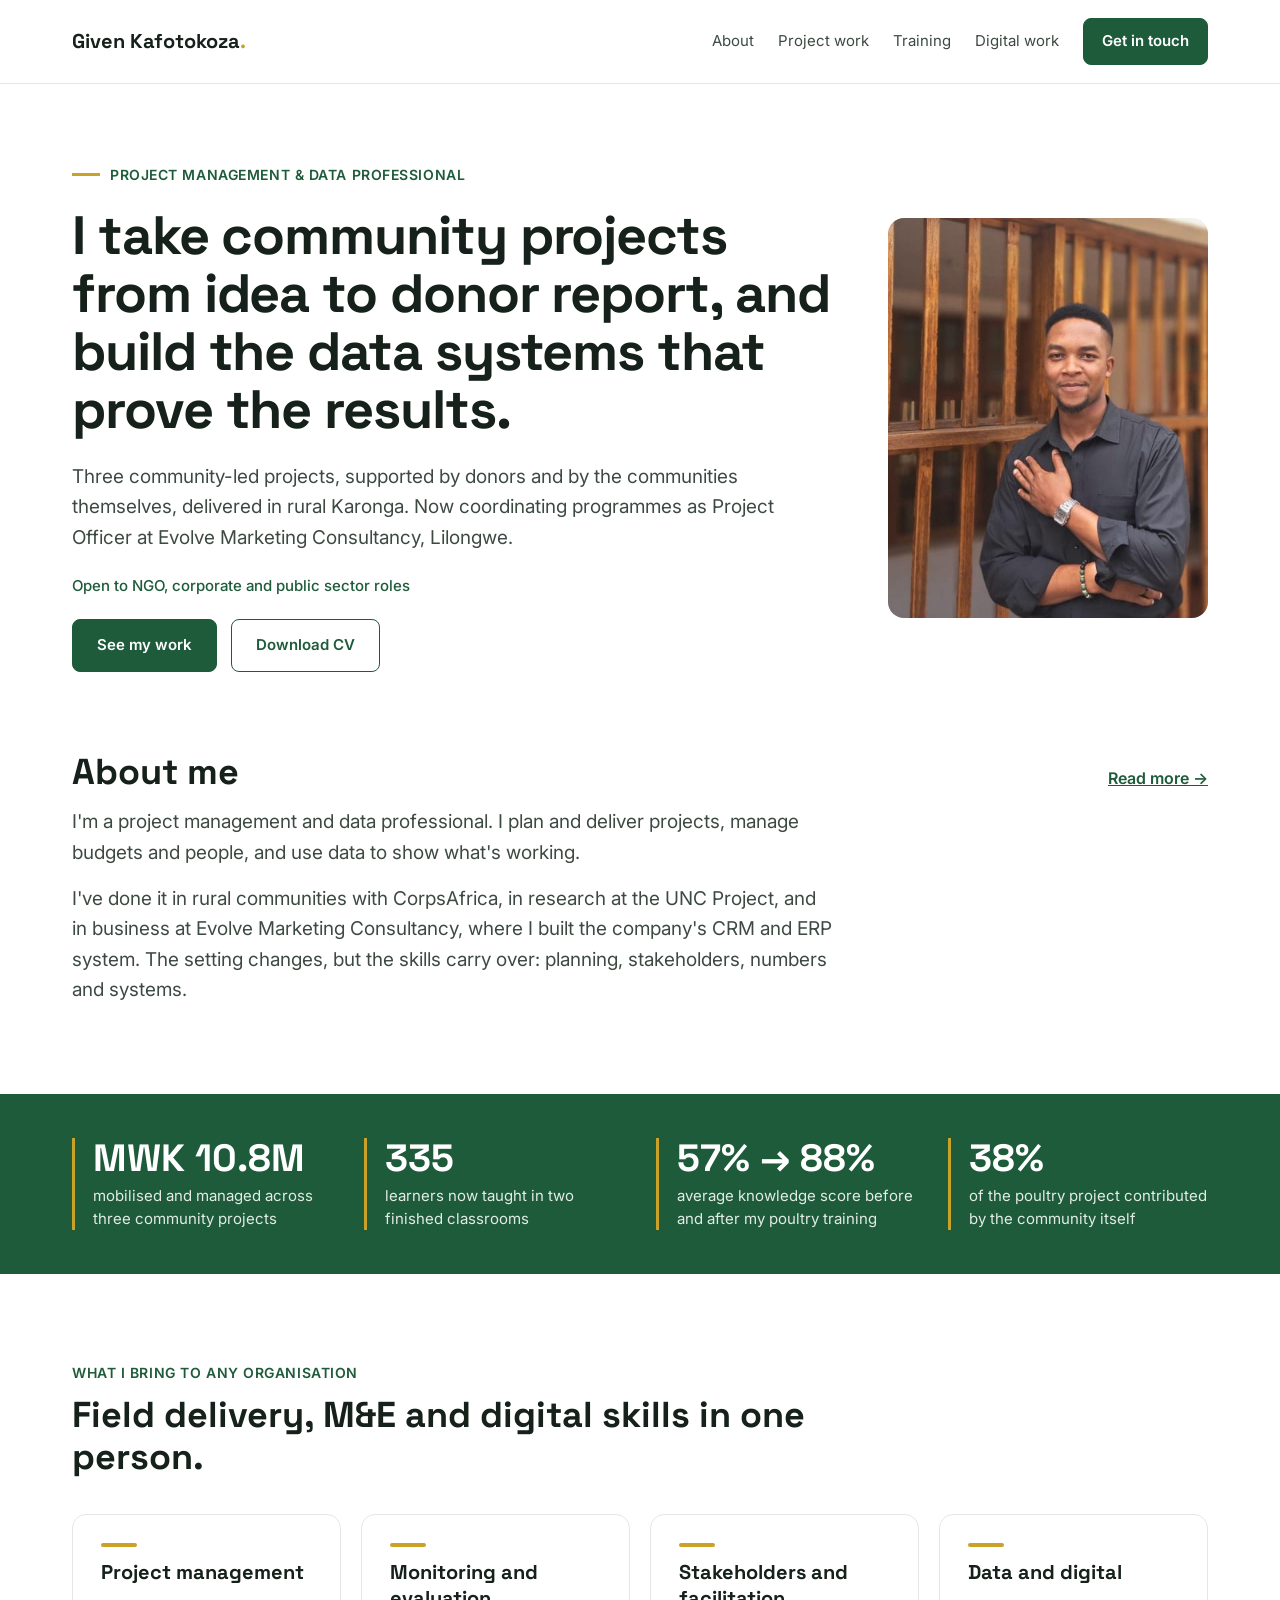
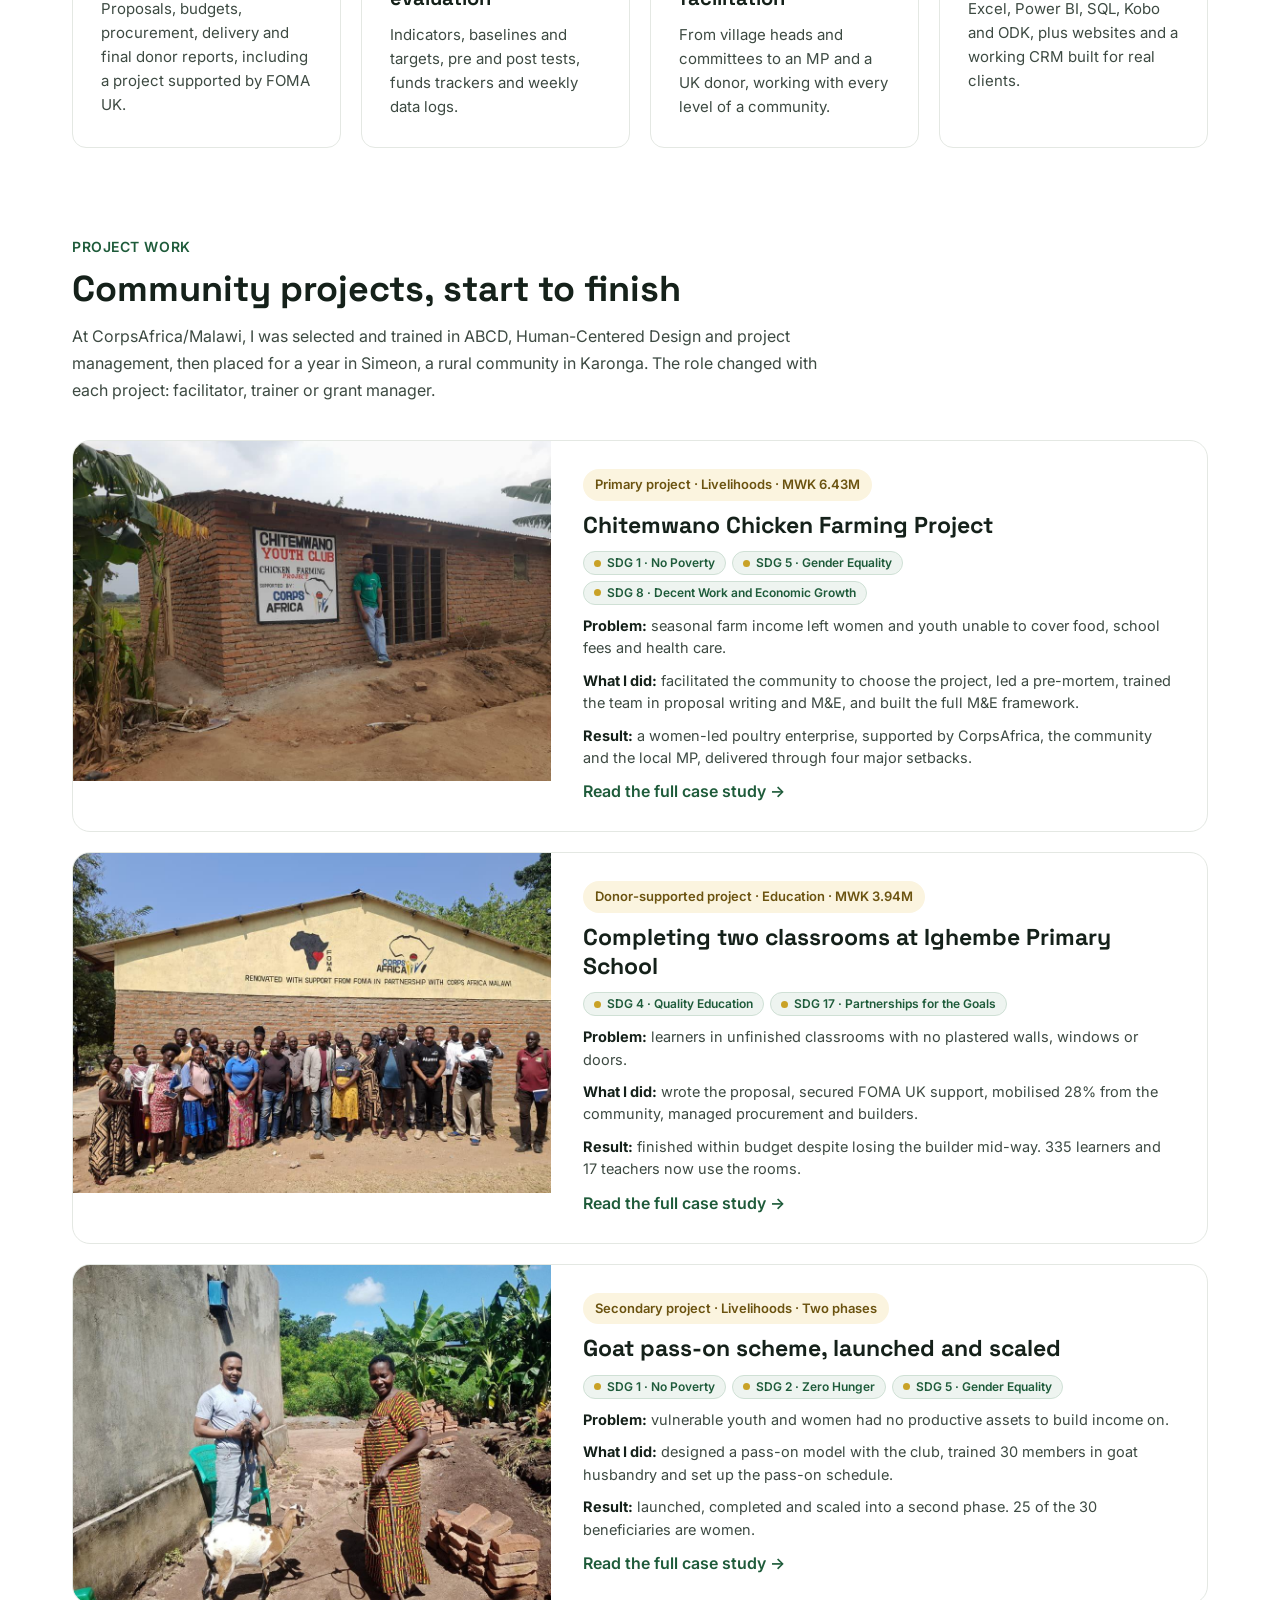
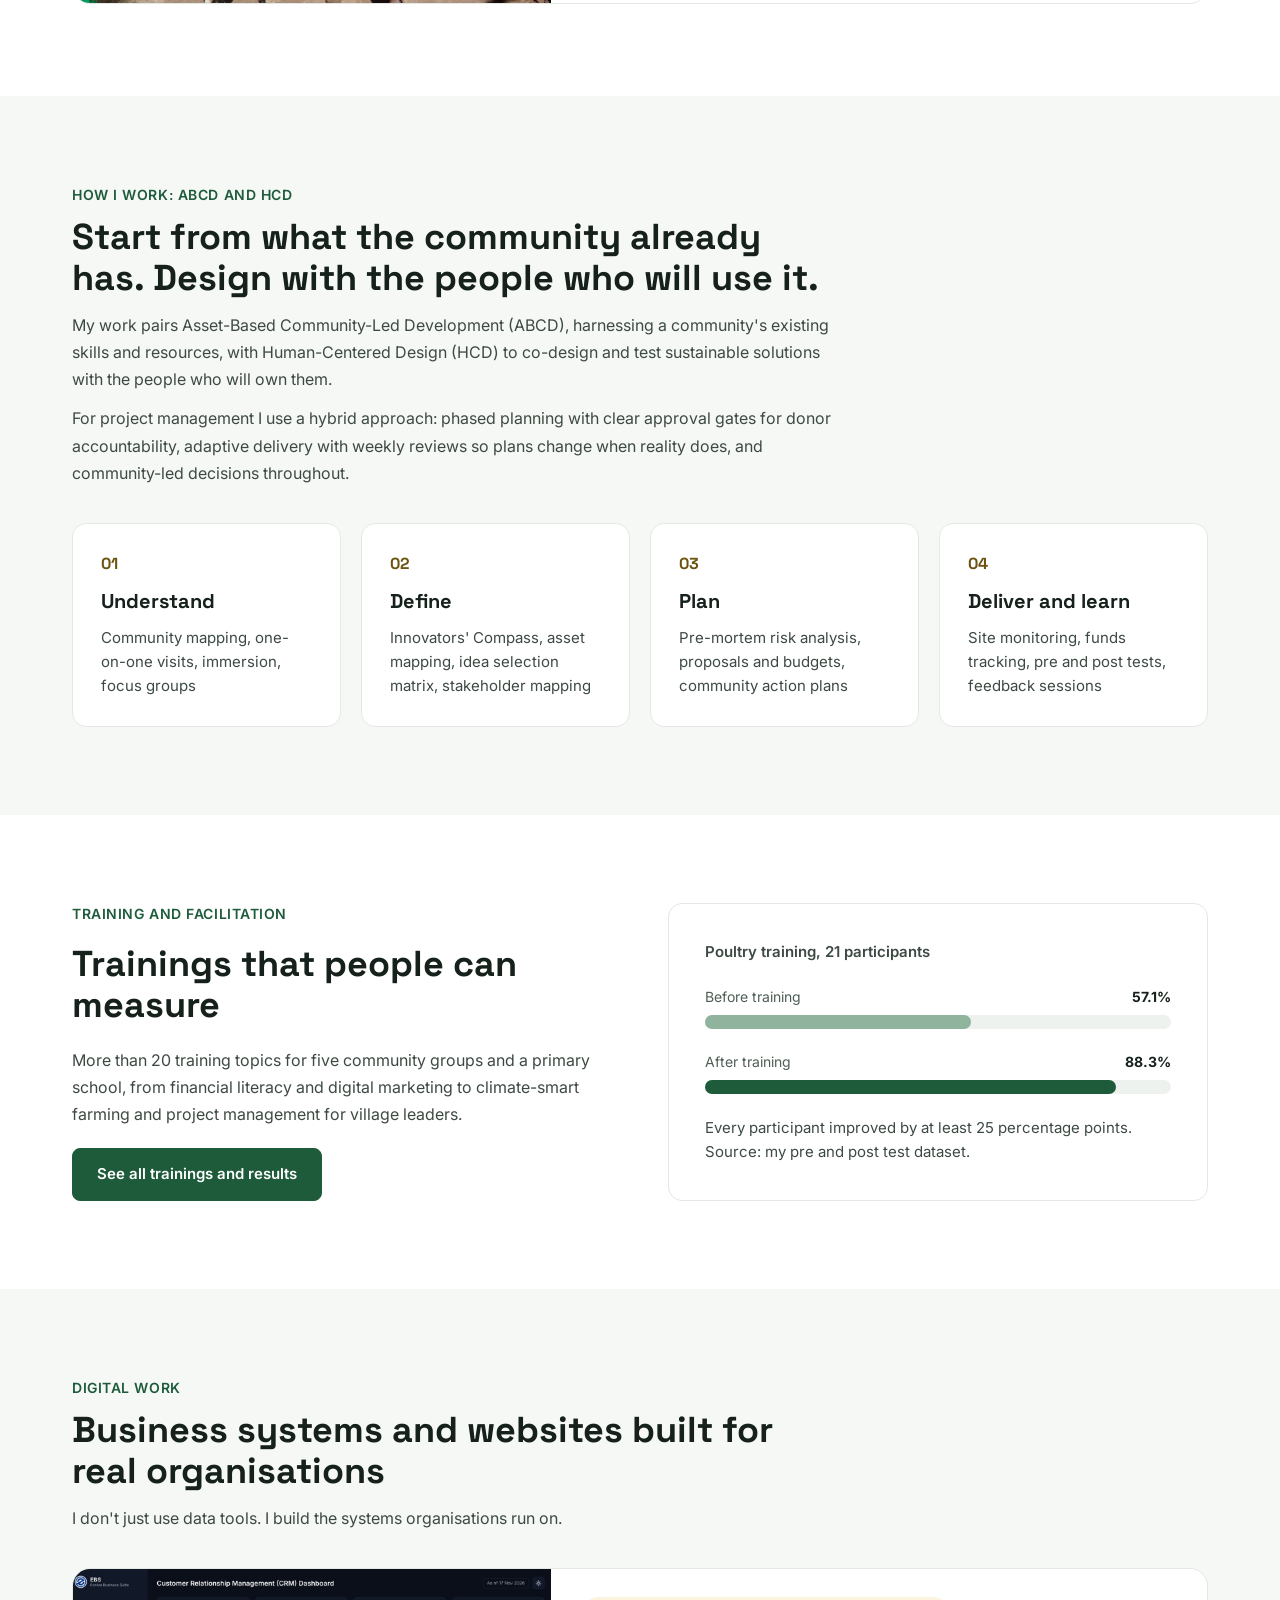
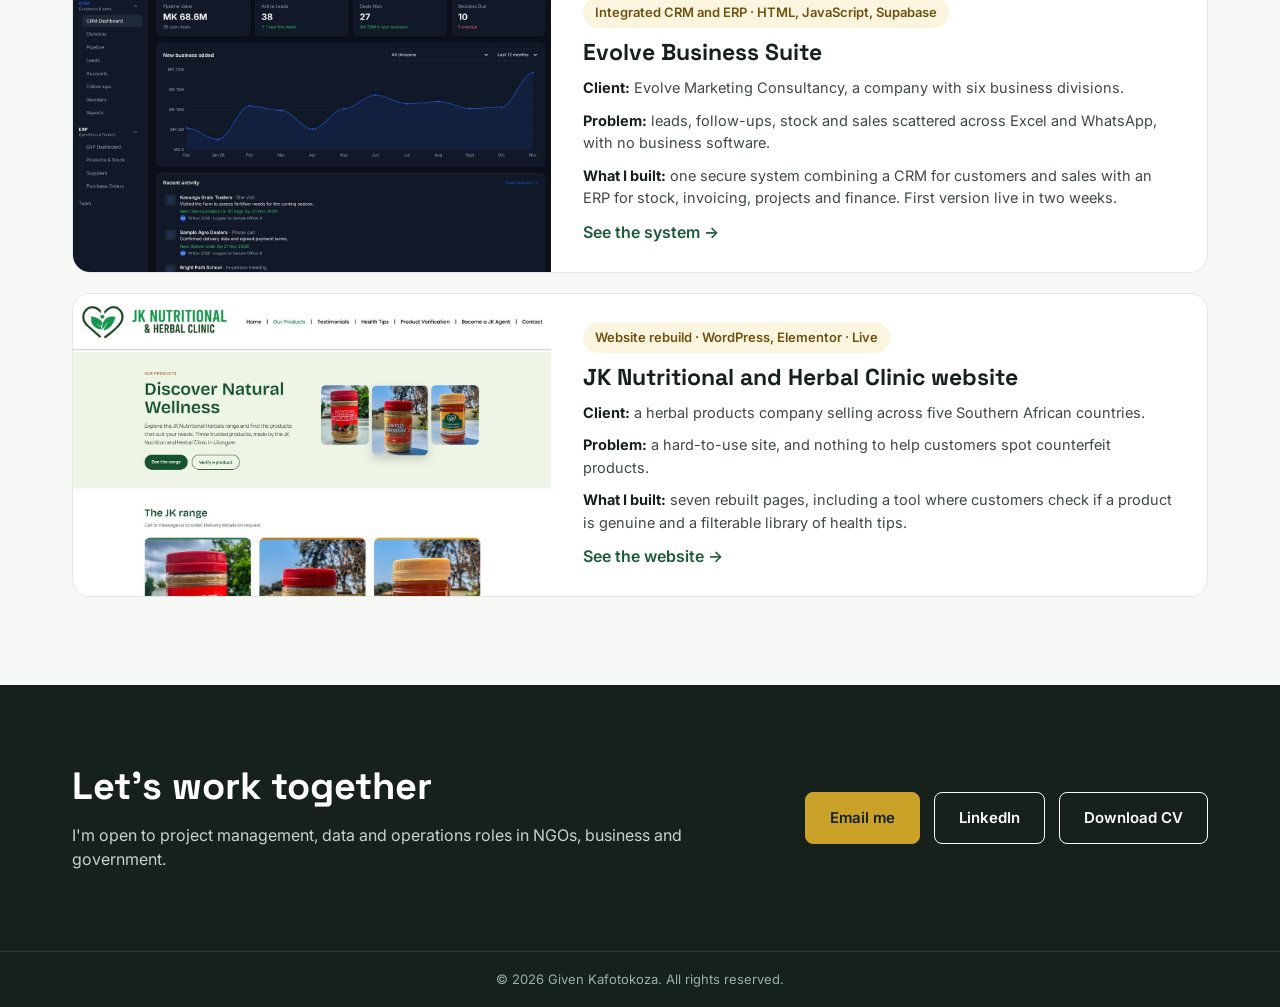
==== commit a988ca81: "SDG tags" ====
--- a/index.html
+++ b/index.html
@@ -4,11 +4,11 @@
   <meta charset="UTF-8">
   <link rel="icon" href="favicon.svg" type="image/svg+xml">
   <meta name="viewport" content="width=device-width, initial-scale=1.0">
-  <title>Given Kafotokoza | Project Officer, M&amp;E and Data, Malawi</title>
+  <title>Given Kafotokoza | Project Management, Data and Operations, Malawi</title>
   <meta name="description" content="Given Kafotokoza is a project officer in Lilongwe, Malawi. He has delivered community-led projects end to end, with M&E, donor reporting, budgets and data systems.">
   <meta name="author" content="Given Kafotokoza">
   <meta property="og:type" content="profile">
-  <meta property="og:title" content="Given Kafotokoza | Project Officer, M&amp;E and Data, Malawi">
+  <meta property="og:title" content="Given Kafotokoza | Project Management, Data and Operations, Malawi">
   <meta property="og:description" content="Given Kafotokoza is a project officer in Lilongwe, Malawi. He has delivered community-led projects end to end, with M&E, donor reporting, budgets and data systems.">
   <meta name="twitter:card" content="summary_large_image">
   <link rel="canonical" href="https://kafotokozagiven-svg.github.io/">
@@ -27,12 +27,12 @@
 
 <header class="site-header">
   <nav class="container nav">
-    <a href="index.html" class="brand">Given Kafotokoza<span>.</span></a>
+    <a href="/" class="brand">Given Kafotokoza<span>.</span></a>
     <button class="nav-toggle" aria-label="Open menu" aria-expanded="false"><span></span><span></span><span></span></button>
     <div class="nav-links">
-      <a href="about.html">About</a>
+      <a href="/about">About</a>
       <a href="#work">Project work</a>
-      <a href="training.html">Training</a>
+      <a href="/training">Training</a>
       <a href="#digital">Digital work</a>
       <a href="#contact" class="btn">Get in touch</a>
     </div>
@@ -64,7 +64,7 @@
   <section id="about" class="container section" style="padding-top: 8px;">
     <div class="about-head">
       <h2 style="font-size: 36px;">About me</h2>
-      <a href="about.html" class="case-link">Read more →</a>
+      <a href="/about" class="case-link">Read more →</a>
     </div>
     <div class="stack" style="gap: 16px; max-width: 820px; margin-top: 14px;">
       <p class="lead">I'm a project management and data professional. I plan and deliver projects, manage budgets and people, and use data to show what's working.</p>
@@ -104,11 +104,12 @@
       <p class="body">At CorpsAfrica/Malawi, I was selected and trained in ABCD, Human-Centered Design and project management, then placed for a year in Simeon, a rural community in Karonga. The role changed with each project: facilitator, trainer or grant manager.</p>
     </div>
 
-    <a href="poultry.html" class="case">
+    <a href="/poultry" class="case">
       <figure class="photo"><img loading="lazy" src="images/poultry-3.jpg" alt="The finished chicken house with project members" onerror="this.remove()"></figure>
       <div class="case-body">
         <span class="tag">Primary project · Livelihoods · MWK 6.43M</span>
         <h3>Chitemwano Chicken Farming Project</h3>
+        <div class="sdgs sdgs-card"><span class="sdg">SDG 1 · No Poverty</span><span class="sdg">SDG 5 · Gender Equality</span><span class="sdg">SDG 8 · Decent Work and Economic Growth</span></div>
         <p><strong>Problem:</strong> seasonal farm income left women and youth unable to cover food, school fees and health care.</p>
         <p><strong>What I did:</strong> facilitated the community to choose the project, led a pre-mortem, trained the team in proposal writing and M&amp;E, and built the full M&amp;E framework.</p>
         <p><strong>Result:</strong> a women-led poultry enterprise, supported by CorpsAfrica, the community and the local MP, delivered through four major setbacks.</p>
@@ -116,11 +117,12 @@
       </div>
     </a>
 
-    <a href="ighembe.html" class="case">
+    <a href="/ighembe" class="case">
       <figure class="photo"><img loading="lazy" src="images/ighembe-3.jpg" alt="The finished classrooms at Ighembe Primary School" onerror="this.remove()"></figure>
       <div class="case-body">
         <span class="tag">Donor-supported project · Education · MWK 3.94M</span>
         <h3>Completing two classrooms at Ighembe Primary School</h3>
+        <div class="sdgs sdgs-card"><span class="sdg">SDG 4 · Quality Education</span><span class="sdg">SDG 17 · Partnerships for the Goals</span></div>
         <p><strong>Problem:</strong> learners in unfinished classrooms with no plastered walls, windows or doors.</p>
         <p><strong>What I did:</strong> wrote the proposal, secured FOMA UK support, mobilised 28% from the community, managed procurement and builders.</p>
         <p><strong>Result:</strong> finished within budget despite losing the builder mid-way. 335 learners and 17 teachers now use the rooms.</p>
@@ -128,11 +130,12 @@
       </div>
     </a>
 
-    <a href="goat.html" class="case">
+    <a href="/goat" class="case">
       <figure class="photo"><img loading="lazy" src="images/goat-3.jpg" alt="Goats handed over to beneficiaries" onerror="this.remove()"></figure>
       <div class="case-body">
         <span class="tag">Secondary project · Livelihoods · Two phases</span>
         <h3>Goat pass-on scheme, launched and scaled</h3>
+        <div class="sdgs sdgs-card"><span class="sdg">SDG 1 · No Poverty</span><span class="sdg">SDG 2 · Zero Hunger</span><span class="sdg">SDG 5 · Gender Equality</span></div>
         <p><strong>Problem:</strong> vulnerable youth and women had no productive assets to build income on.</p>
         <p><strong>What I did:</strong> designed a pass-on model with the club, trained 30 members in goat husbandry and set up the pass-on schedule.</p>
         <p><strong>Result:</strong> launched, completed and scaled into a second phase. 25 of the 30 beneficiaries are women.</p>
@@ -166,7 +169,7 @@
         <p class="eyebrow">Training and facilitation</p>
         <h2>Trainings that people can measure</h2>
         <p class="body">More than 20 training topics for five community groups and a primary school, from financial literacy and digital marketing to climate-smart farming and project management for village leaders.</p>
-        <a href="training.html" class="btn" style="align-self: flex-start;">See all trainings and results</a>
+        <a href="/training" class="btn" style="align-self: flex-start;">See all trainings and results</a>
       </div>
       <div class="half card" style="padding: 36px; gap: 22px;">
         <p style="font-weight: 600;">Poultry training, 21 participants</p>
@@ -193,7 +196,7 @@
         <p class="body">I don't just use data tools. I build the systems organisations run on.</p>
       </div>
       <!-- When the CorpsAfrica impact dashboard is ready, add a third card here -->
-      <a href="evolve-ebs.html" class="case" style="background: #fff;">
+      <a href="/evolve-ebs" class="case" style="background: #fff;">
         <figure class="photo"><img loading="lazy" src="images/ebs-dashboard.jpg" alt="Evolve Business Suite dashboard" onerror="this.remove()"><figcaption>Add screenshot: images/ebs-dashboard.jpg</figcaption></figure>
         <div class="case-body">
           <span class="tag">Integrated CRM and ERP · HTML, JavaScript, Supabase</span>
@@ -204,7 +207,7 @@
           <span class="case-link">See the system →</span>
         </div>
       </a>
-      <a href="jk.html" class="case" style="background: #fff; margin-bottom: 0;">
+      <a href="/jk" class="case" style="background: #fff; margin-bottom: 0;">
         <figure class="photo"><img loading="lazy" src="images/jk-home.jpg" alt="JK Nutritional and Herbal Clinic website" onerror="this.remove()"><figcaption>Add screenshot: images/jk-home.jpg</figcaption></figure>
         <div class="case-body">
           <span class="tag">Website rebuild · WordPress, Elementor · Live</span>
--- a/styles.css
+++ b/styles.css
@@ -288,3 +288,20 @@
   .hero-photo .photo.tall { width: 140px; height: 140px; aspect-ratio: 1 / 1; border-radius: 50%; }
   .hero-photo .photo img { object-position: center 20%; }
 }
+
+/* Tablets: balanced rows and a sensible photo size */
+@media (min-width: 641px) and (max-width: 1100px) {
+  .stats-grid, .meta, .grid:has(> :nth-child(4):last-child) { grid-template-columns: repeat(2, minmax(0, 1fr)) !important; }
+  .grid:has(> :nth-child(5):last-child) { grid-template-columns: repeat(3, minmax(0, 1fr)) !important; }
+}
+@media (min-width: 641px) and (max-width: 960px) {
+  .hero-photo { flex: 0 0 auto; width: 320px; margin: 0 auto; }
+}
+
+/* SDG tags */
+.sdgs { display: flex; flex-wrap: wrap; align-items: center; gap: 8px; margin-top: 16px; }
+.sdg-label { width: 100%; font-size: 13px; color: var(--muted); margin-bottom: 2px; }
+.sdg { display: inline-flex; align-items: center; gap: 6px; font-size: 13px; font-weight: 600; color: var(--green); background: #EEF4F0; border: 1px solid #CFE0D5; border-radius: 999px; padding: 5px 12px; line-height: 1.3; }
+.sdg::before { content: ""; width: 7px; height: 7px; border-radius: 50%; background: var(--gold, #C9A227); flex: none; }
+.sdgs-card { margin-top: 2px; gap: 6px; }
+.sdgs-card .sdg { font-size: 12px; padding: 3px 10px; }
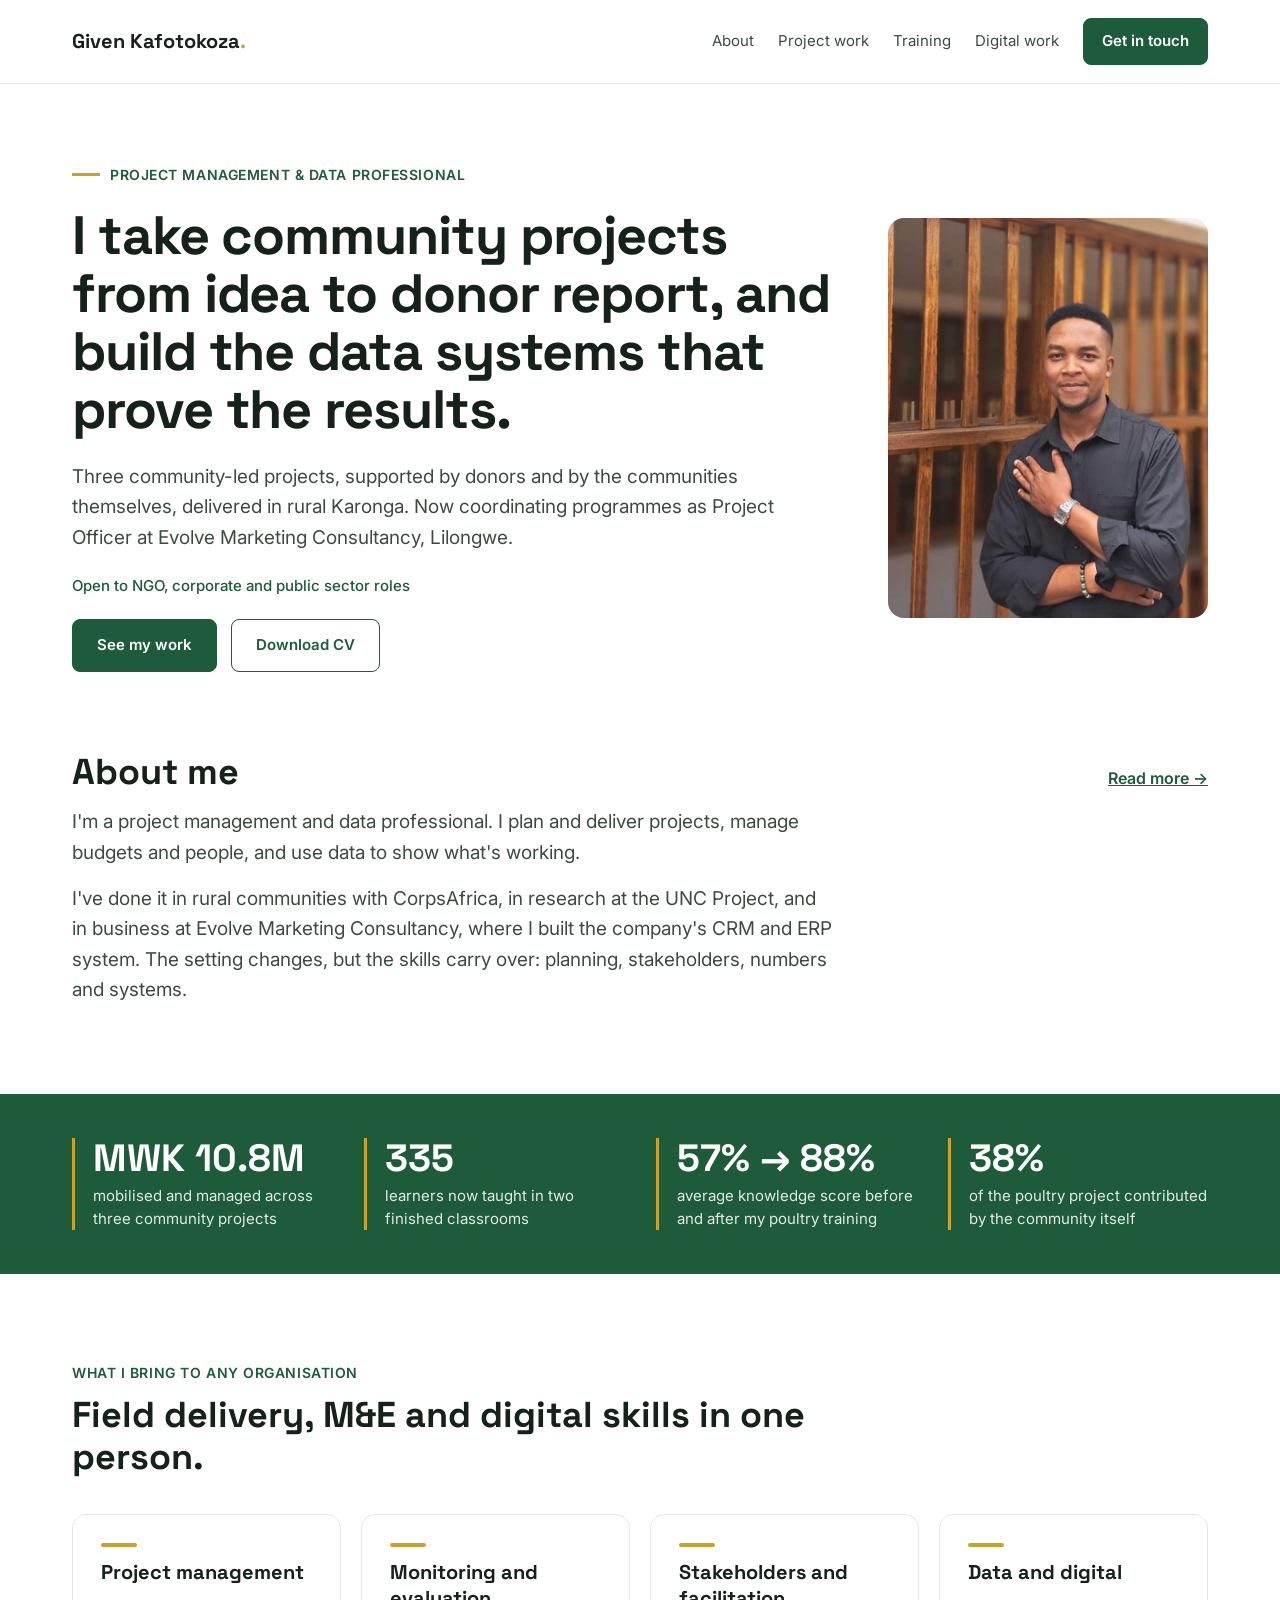
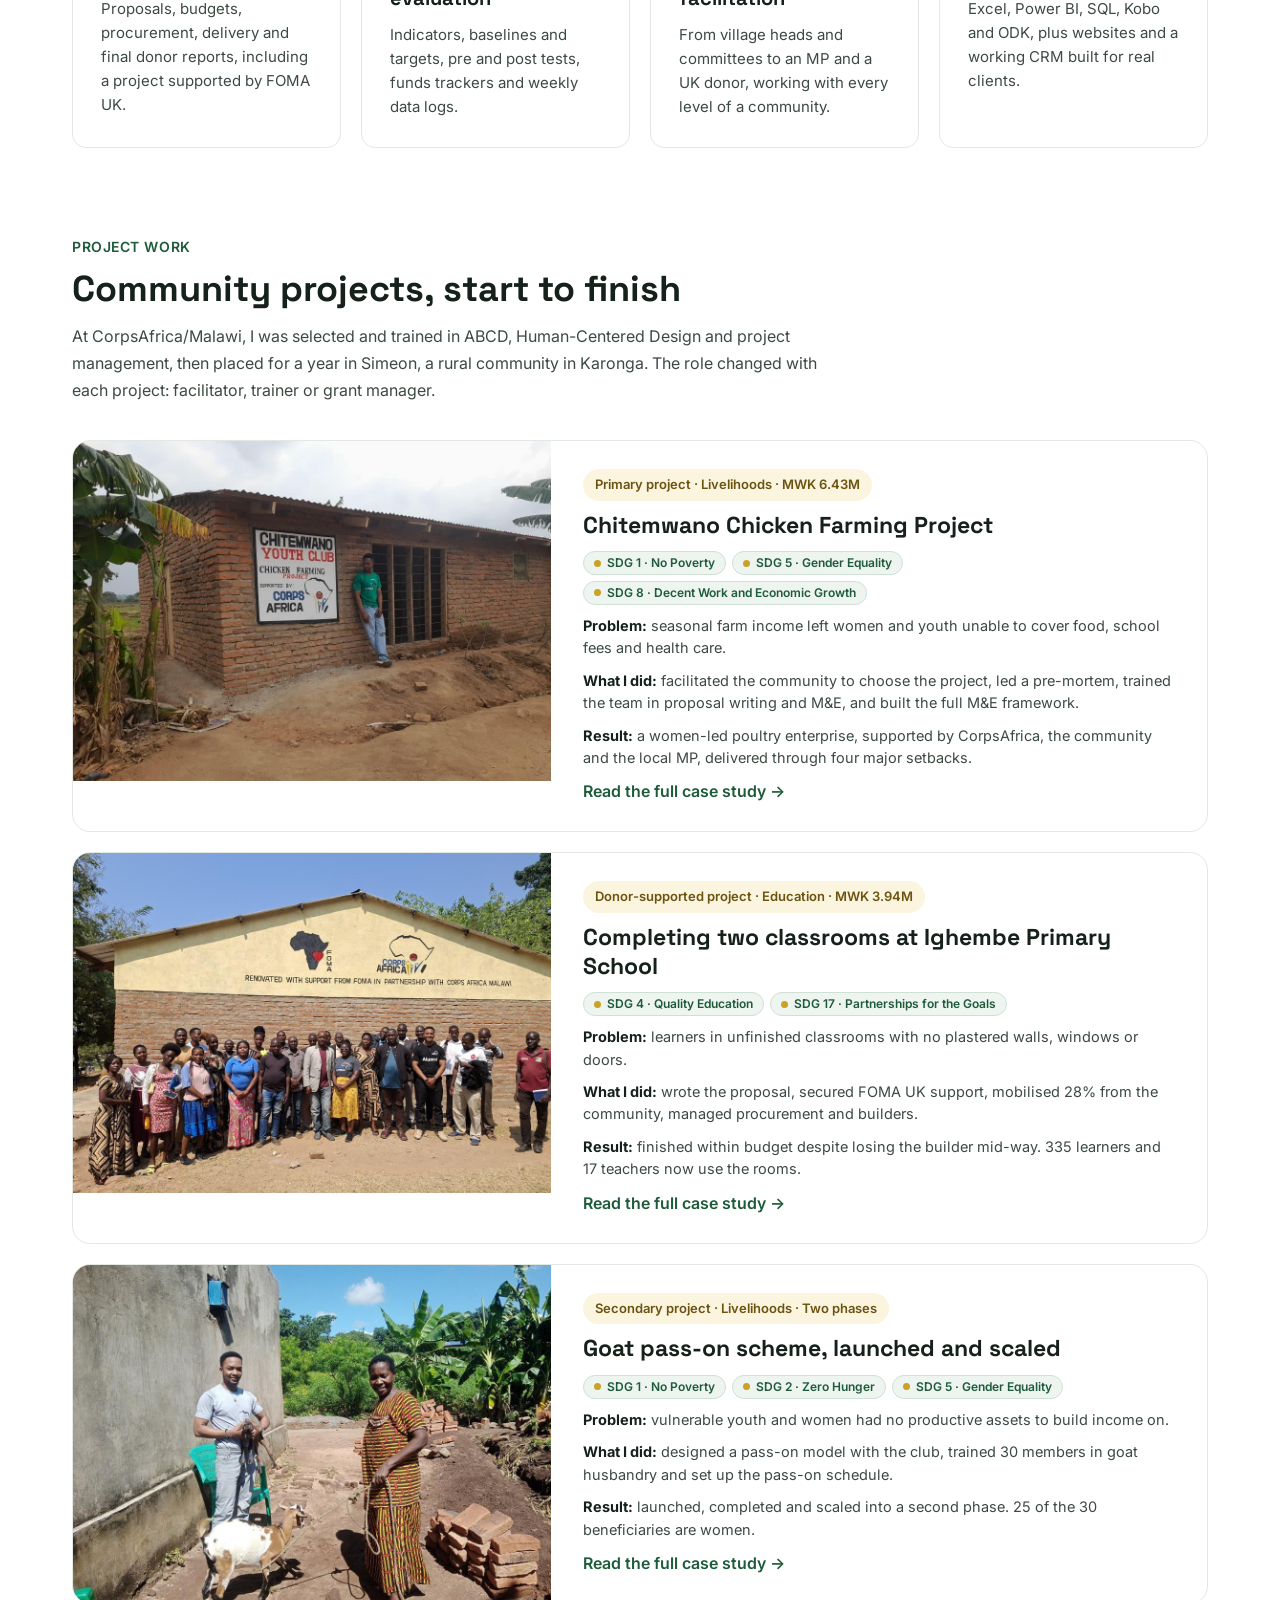
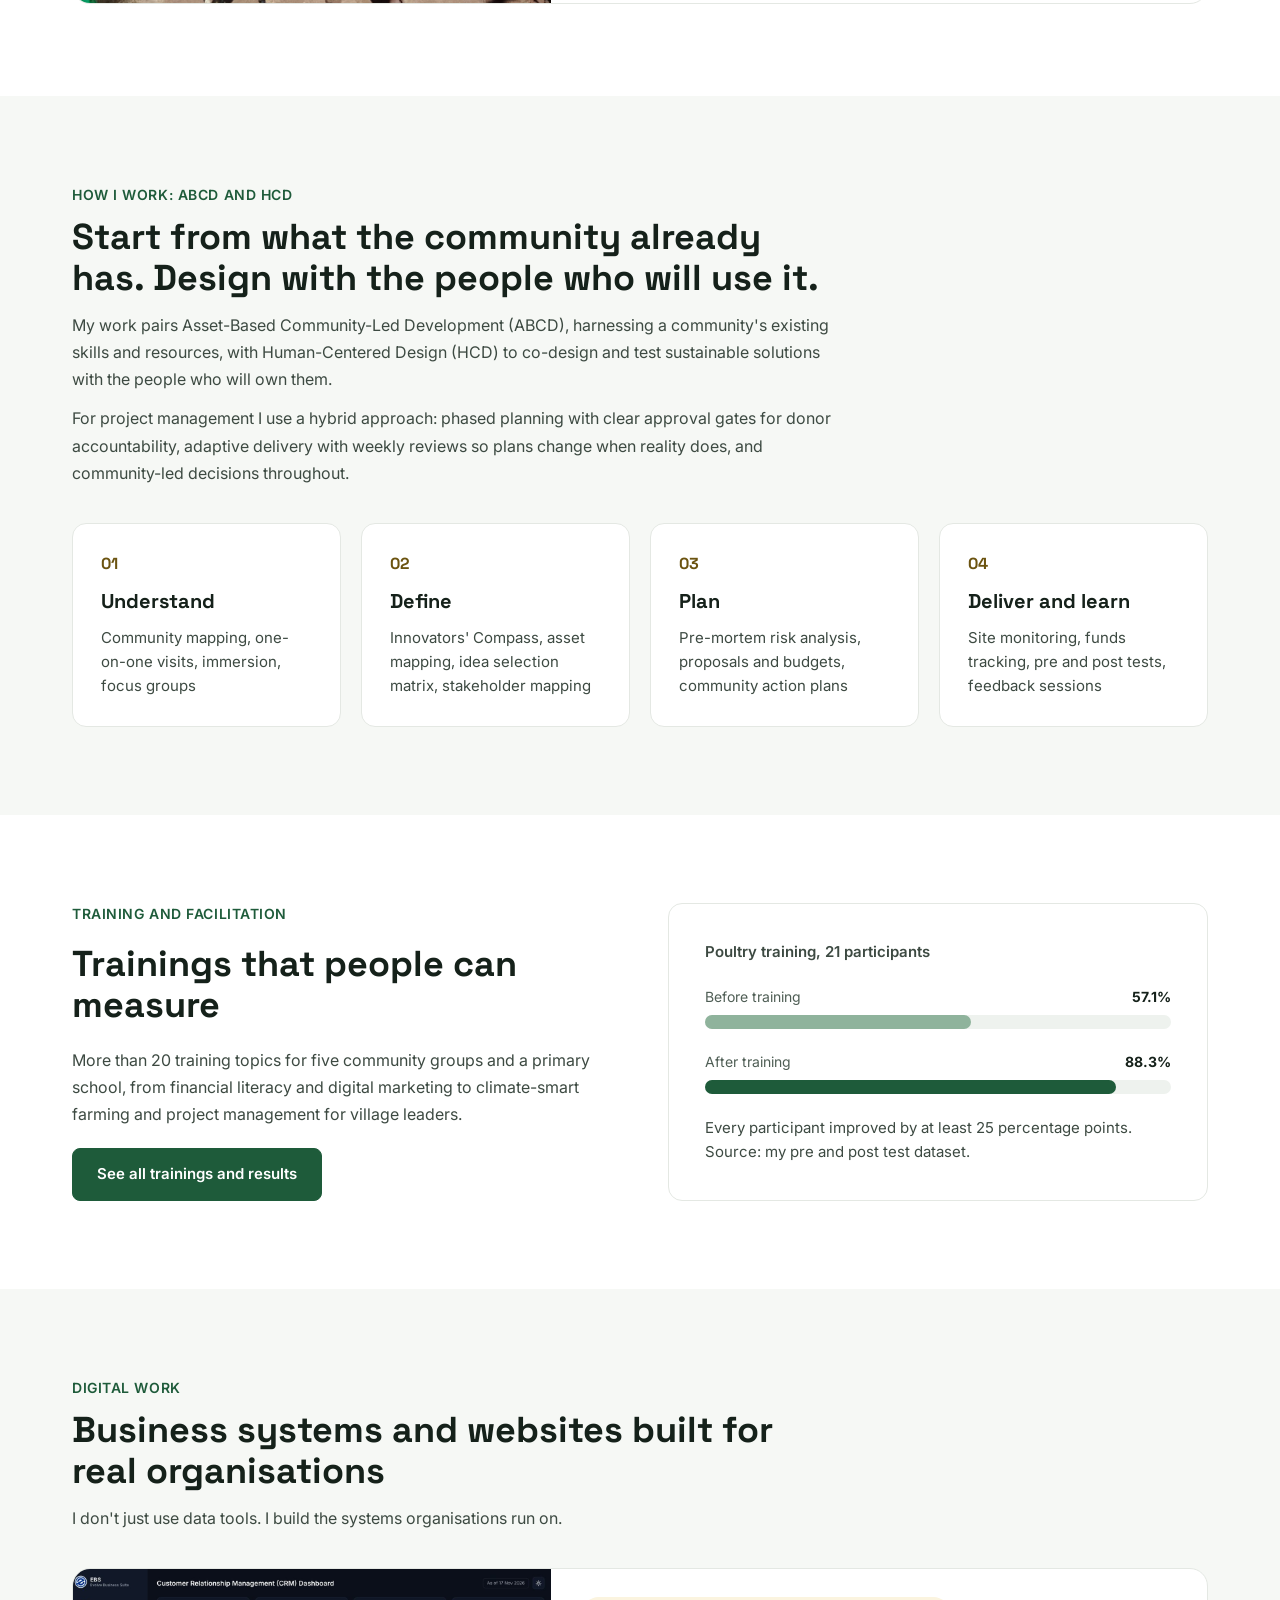
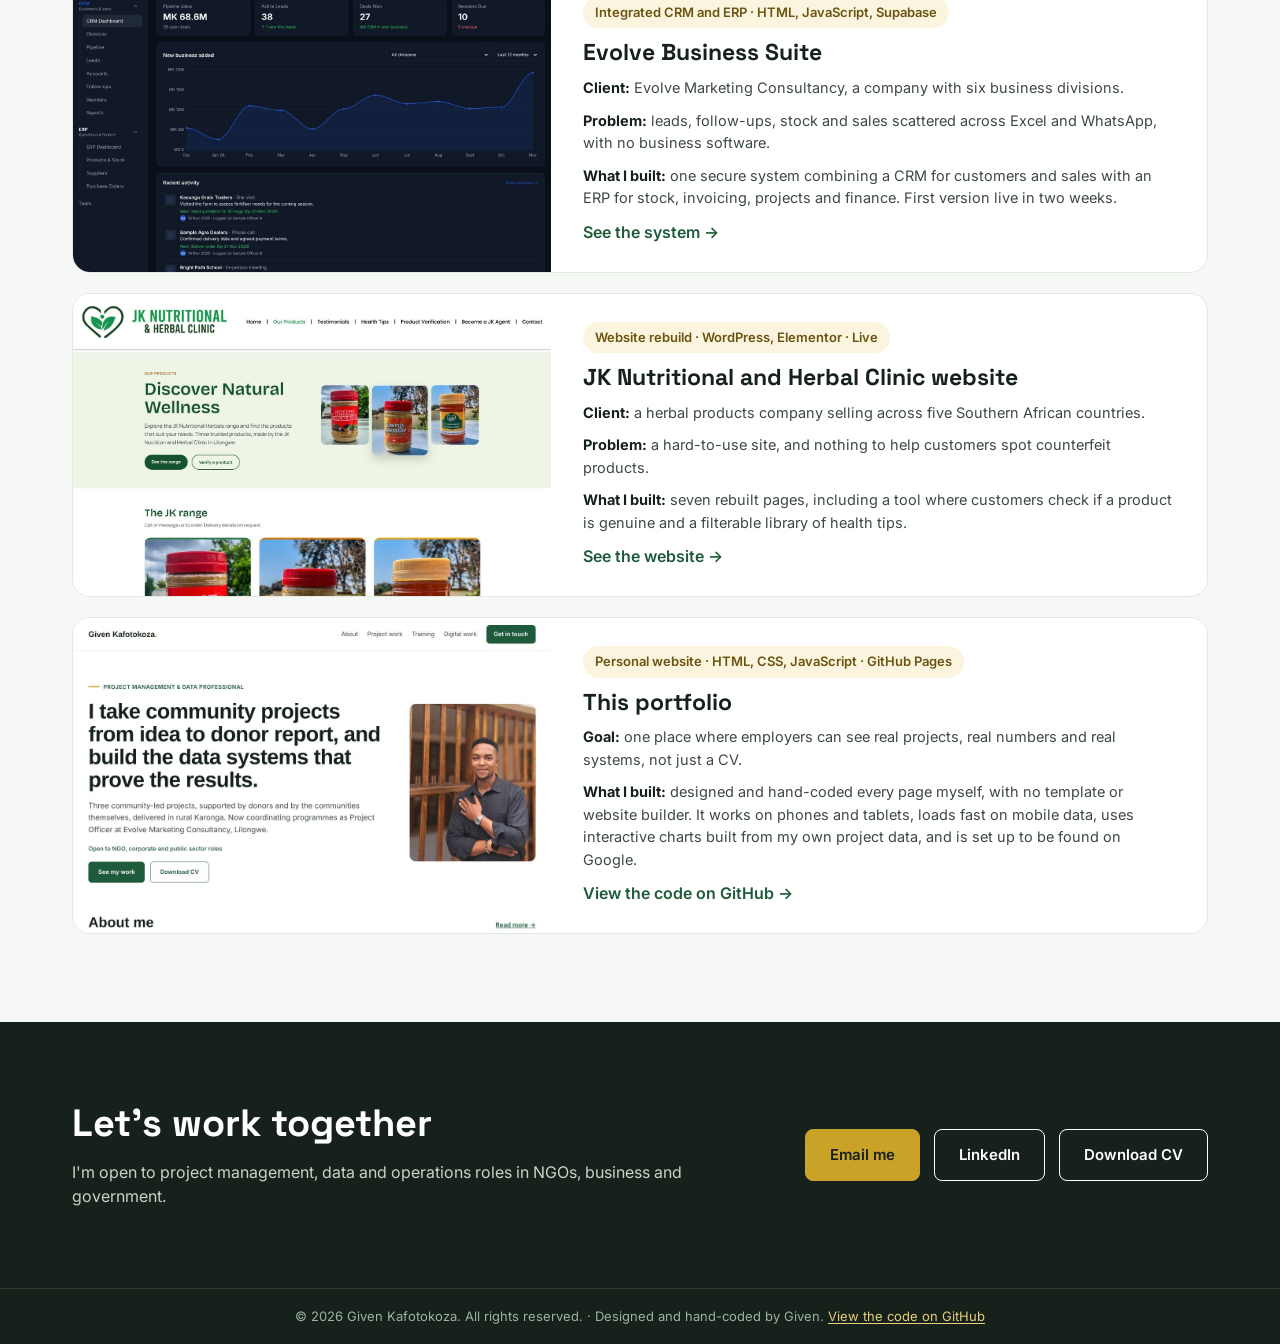
==== commit b35aafc6: "Built-by credit and photo transitions" ====
--- a/index.html
+++ b/index.html
@@ -195,9 +195,8 @@
         <h2>Business systems and websites built for real organisations</h2>
         <p class="body">I don't just use data tools. I build the systems organisations run on.</p>
       </div>
-      <!-- When the CorpsAfrica impact dashboard is ready, add a third card here -->
       <a href="/evolve-ebs" class="case" style="background: #fff;">
-        <figure class="photo"><img loading="lazy" src="images/ebs-dashboard.jpg" alt="Evolve Business Suite dashboard" onerror="this.remove()"><figcaption>Add screenshot: images/ebs-dashboard.jpg</figcaption></figure>
+        <figure class="photo"><img loading="lazy" src="images/ebs-dashboard.jpg" alt="Evolve Business Suite dashboard" onerror="this.remove()"></figure>
         <div class="case-body">
           <span class="tag">Integrated CRM and ERP · HTML, JavaScript, Supabase</span>
           <h3>Evolve Business Suite</h3>
@@ -207,8 +206,8 @@
           <span class="case-link">See the system →</span>
         </div>
       </a>
-      <a href="/jk" class="case" style="background: #fff; margin-bottom: 0;">
-        <figure class="photo"><img loading="lazy" src="images/jk-home.jpg" alt="JK Nutritional and Herbal Clinic website" onerror="this.remove()"><figcaption>Add screenshot: images/jk-home.jpg</figcaption></figure>
+      <a href="/jk" class="case" style="background: #fff;">
+        <figure class="photo"><img loading="lazy" src="images/jk-home.jpg" alt="JK Nutritional and Herbal Clinic website" onerror="this.remove()"></figure>
         <div class="case-body">
           <span class="tag">Website rebuild · WordPress, Elementor · Live</span>
           <h3>JK Nutritional and Herbal Clinic website</h3>
@@ -218,6 +217,16 @@
           <span class="case-link">See the website →</span>
         </div>
       </a>
+      <a href="https://github.com/kafotokozagiven-svg/kafotokozagiven-svg.github.io" class="case" style="background: #fff; margin-bottom: 0;" target="_blank" rel="noopener">
+        <figure class="photo"><img loading="lazy" src="images/portfolio-home.jpg" alt="The home page of this portfolio website"></figure>
+        <div class="case-body">
+          <span class="tag">Personal website · HTML, CSS, JavaScript · GitHub Pages</span>
+          <h3>This portfolio</h3>
+          <p><strong>Goal:</strong> one place where employers can see real projects, real numbers and real systems, not just a CV.</p>
+          <p><strong>What I built:</strong> designed and hand-coded every page myself, with no template or website builder. It works on phones and tablets, loads fast on mobile data, uses interactive charts built from my own project data, and is set up to be found on Google.</p>
+          <span class="case-link">View the code on GitHub →</span>
+        </div>
+      </a>
     </div>
   </section>
 
@@ -238,7 +247,7 @@
       <a href="cv.pdf" class="btn btn-outline" target="_blank" rel="noopener">Download CV</a>
     </div>
   </div>
-  <p class="copy">© 2026 Given Kafotokoza. All rights reserved.</p>
+  <p class="copy">© 2026 Given Kafotokoza. All rights reserved. · Designed and hand-coded by Given. <a href="https://github.com/kafotokozagiven-svg/kafotokozagiven-svg.github.io" target="_blank" rel="noopener">View the code on GitHub</a></p>
 </footer>
 
 <script src="nav.js"></script>
--- a/styles.css
+++ b/styles.css
@@ -305,3 +305,13 @@
 .sdg::before { content: ""; width: 7px; height: 7px; border-radius: 50%; background: var(--gold, #C9A227); flex: none; }
 .sdgs-card { margin-top: 2px; gap: 6px; }
 .sdgs-card .sdg { font-size: 12px; padding: 3px 10px; }
+
+/* Subtle motion (switched off for people who ask for reduced motion) */
+@media (prefers-reduced-motion: no-preference) {
+  .hero-photo .photo { animation: photoIn .7s ease-out both; }
+  @keyframes photoIn { from { opacity: 0; transform: scale(.96); } to { opacity: 1; transform: scale(1); } }
+  .reveal-on .reveal { opacity: 0; transform: translateY(14px); transition: opacity .6s ease-out, transform .6s ease-out; }
+  .reveal-on .reveal.in { opacity: 1; transform: none; }
+}
+.footer .copy a { color: #E9CF7A; text-decoration: underline; text-underline-offset: 2px; }
+.footer .copy a:hover { color: #fff; }
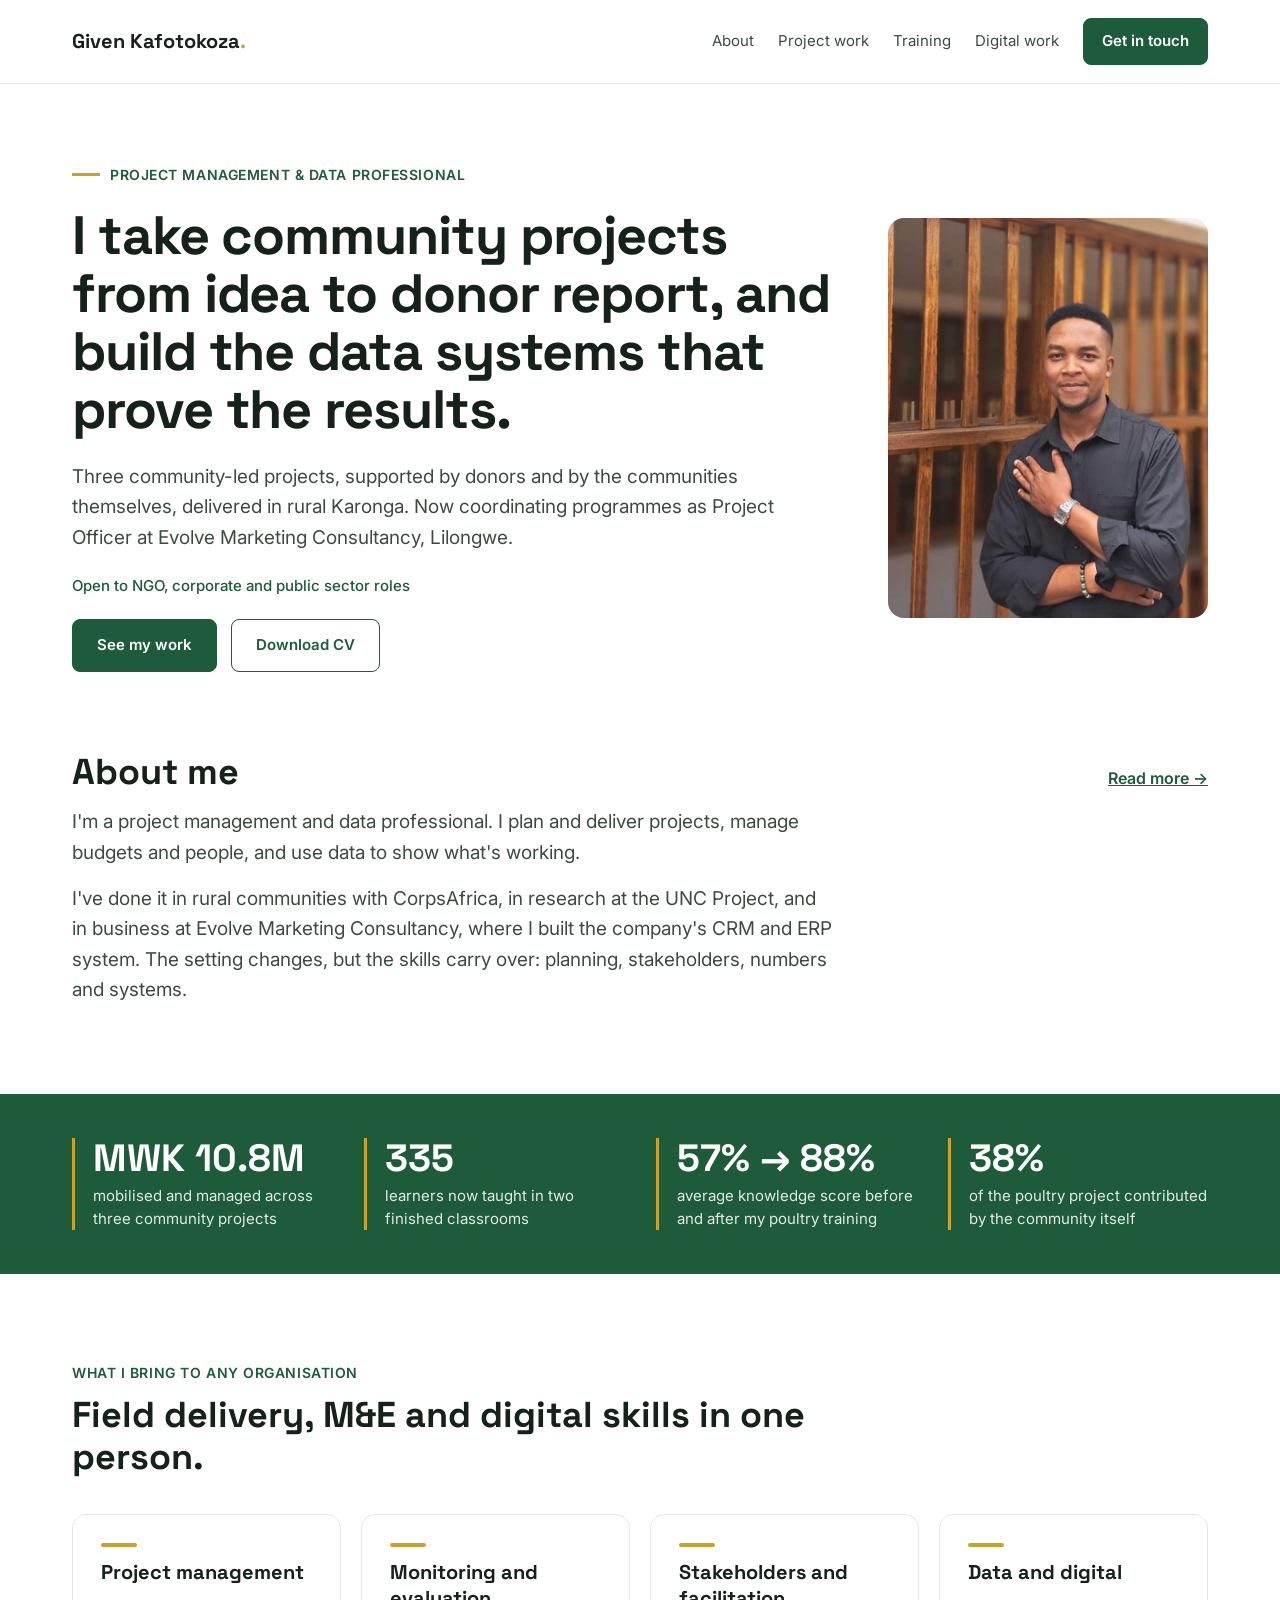
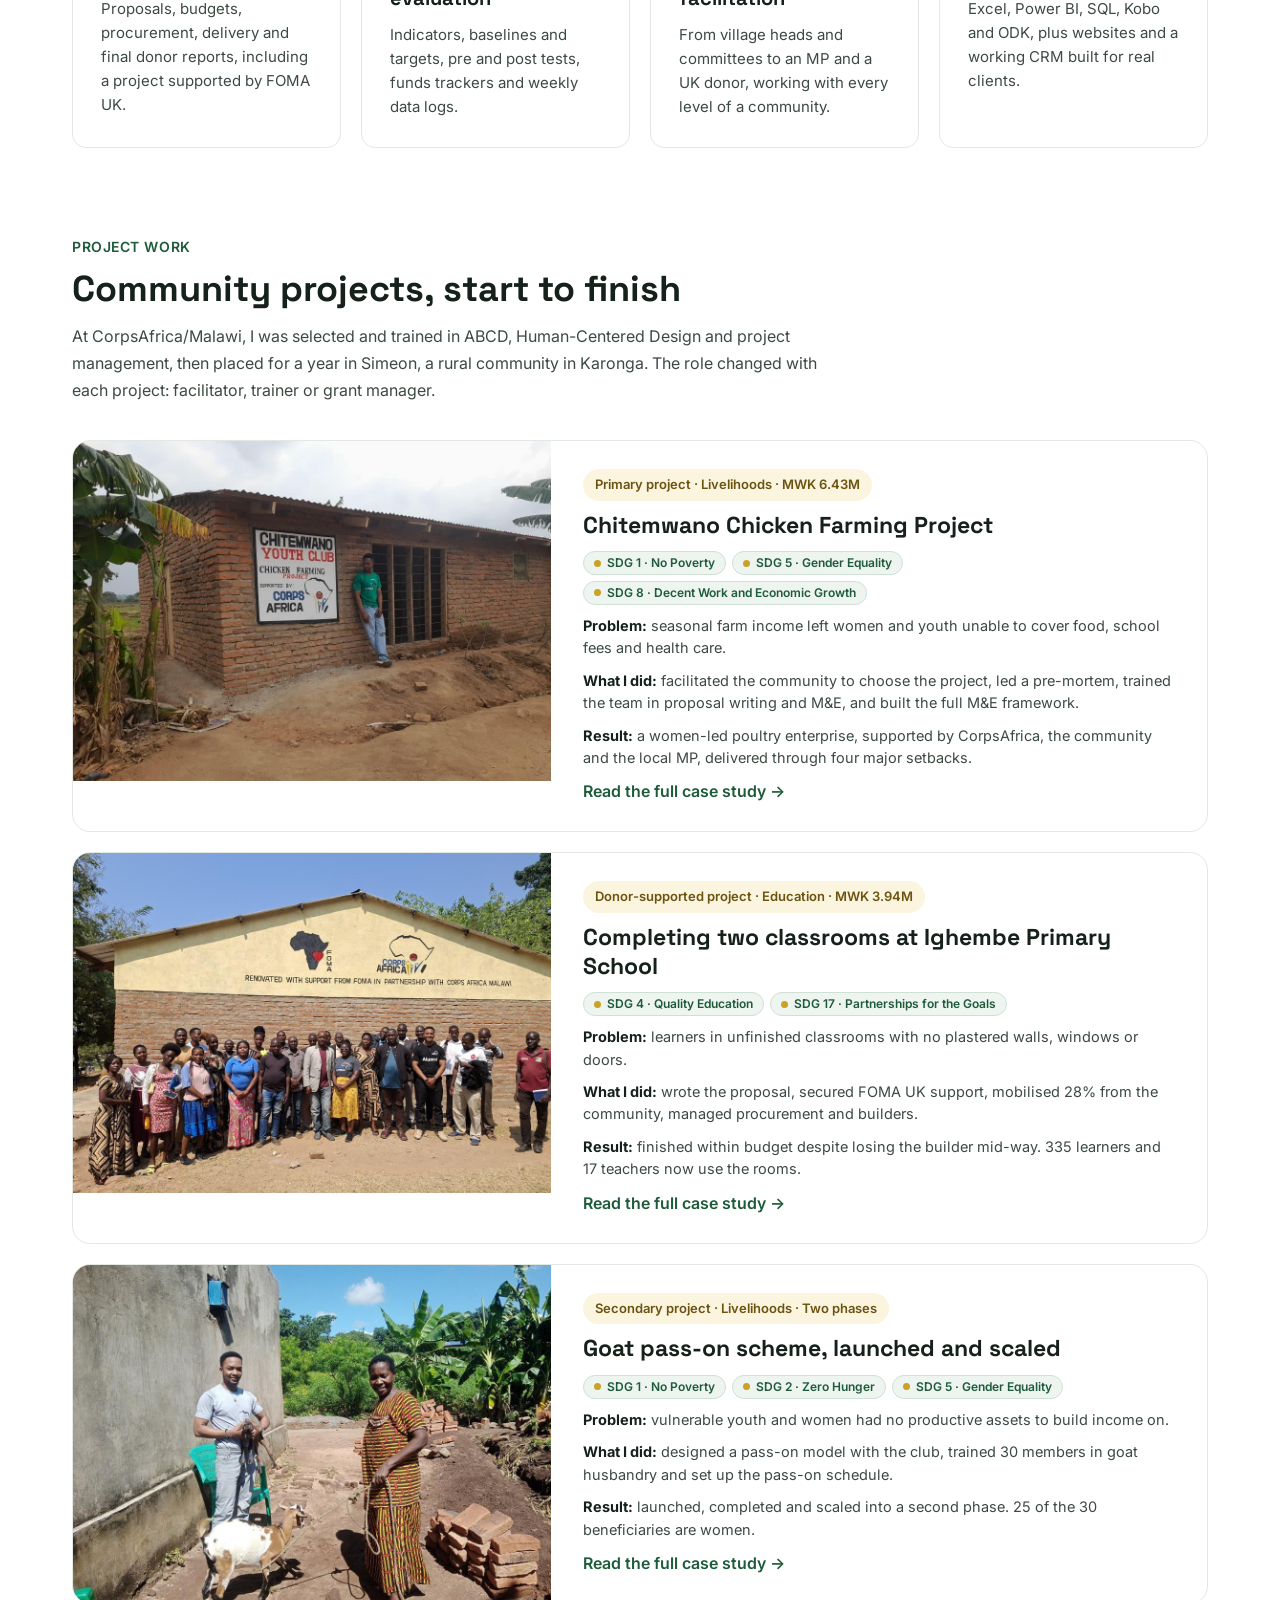
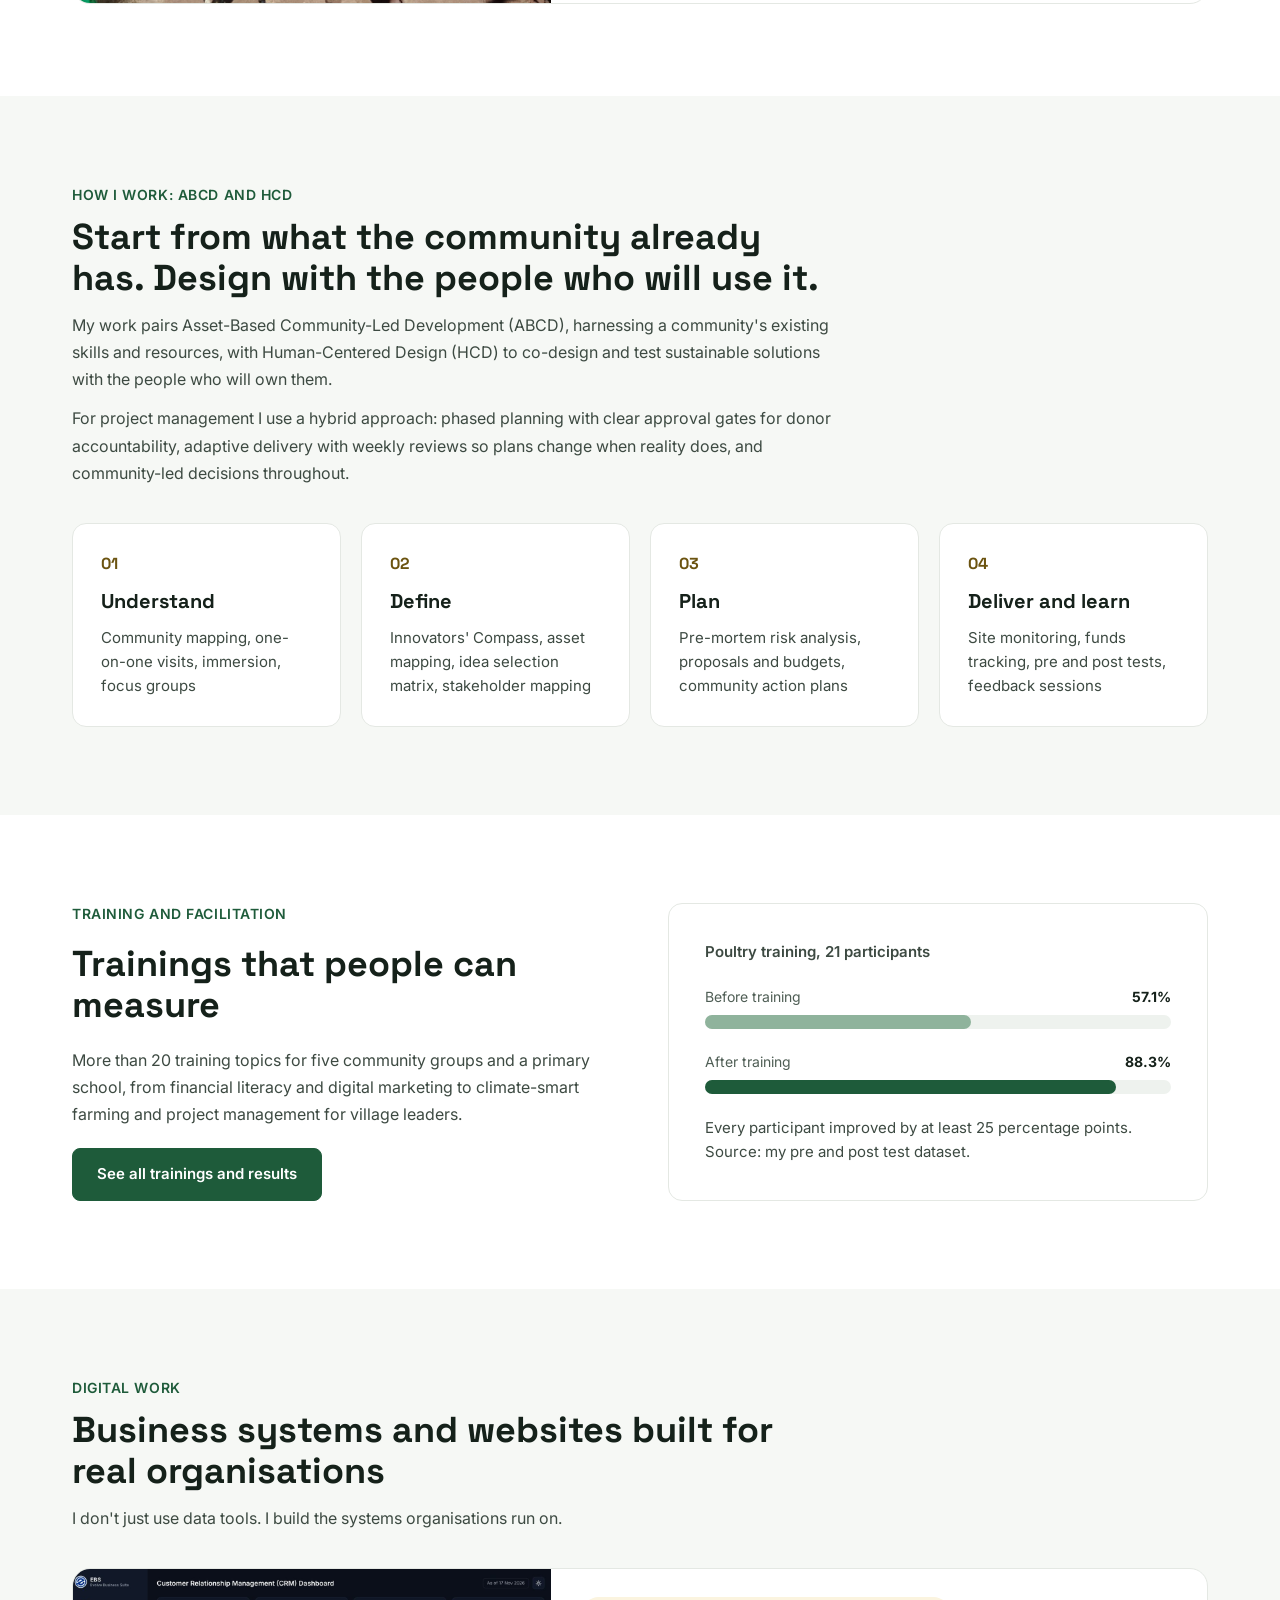
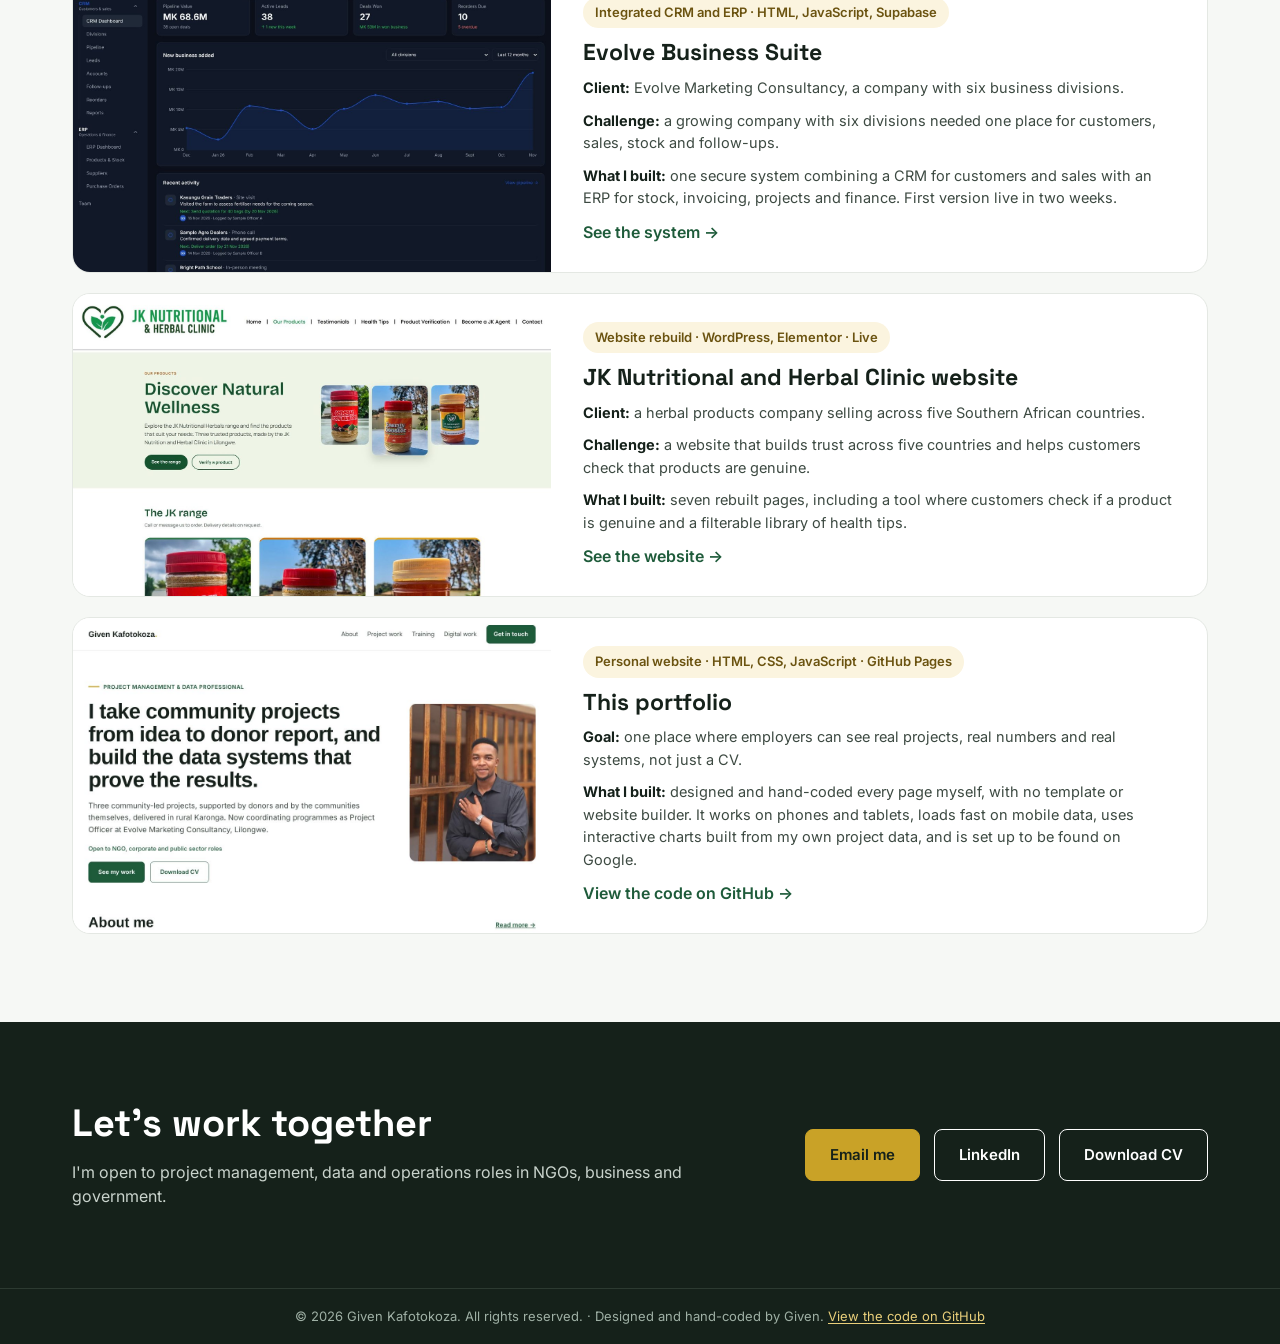
==== commit 8bec5d8b: "Softer wording and new goat quote." ====
--- a/index.html
+++ b/index.html
@@ -201,7 +201,7 @@
           <span class="tag">Integrated CRM and ERP · HTML, JavaScript, Supabase</span>
           <h3>Evolve Business Suite</h3>
           <p><strong>Client:</strong> Evolve Marketing Consultancy, a company with six business divisions.</p>
-          <p><strong>Problem:</strong> leads, follow-ups, stock and sales scattered across Excel and WhatsApp, with no business software.</p>
+          <p><strong>Challenge:</strong> a growing company with six divisions needed one place for customers, sales, stock and follow-ups.</p>
           <p><strong>What I built:</strong> one secure system combining a CRM for customers and sales with an ERP for stock, invoicing, projects and finance. First version live in two weeks.</p>
           <span class="case-link">See the system →</span>
         </div>
@@ -212,7 +212,7 @@
           <span class="tag">Website rebuild · WordPress, Elementor · Live</span>
           <h3>JK Nutritional and Herbal Clinic website</h3>
           <p><strong>Client:</strong> a herbal products company selling across five Southern African countries.</p>
-          <p><strong>Problem:</strong> a hard-to-use site, and nothing to help customers spot counterfeit products.</p>
+          <p><strong>Challenge:</strong> a website that builds trust across five countries and helps customers check that products are genuine.</p>
           <p><strong>What I built:</strong> seven rebuilt pages, including a tool where customers check if a product is genuine and a filterable library of health tips.</p>
           <span class="case-link">See the website →</span>
         </div>
@@ -251,5 +251,6 @@
 </footer>
 
 <script src="nav.js"></script>
+<script data-goatcounter="https://givenkafotokoza.goatcounter.com/count" async src="https://gc.zgo.at/count.js"></script>
 </body>
 </html>
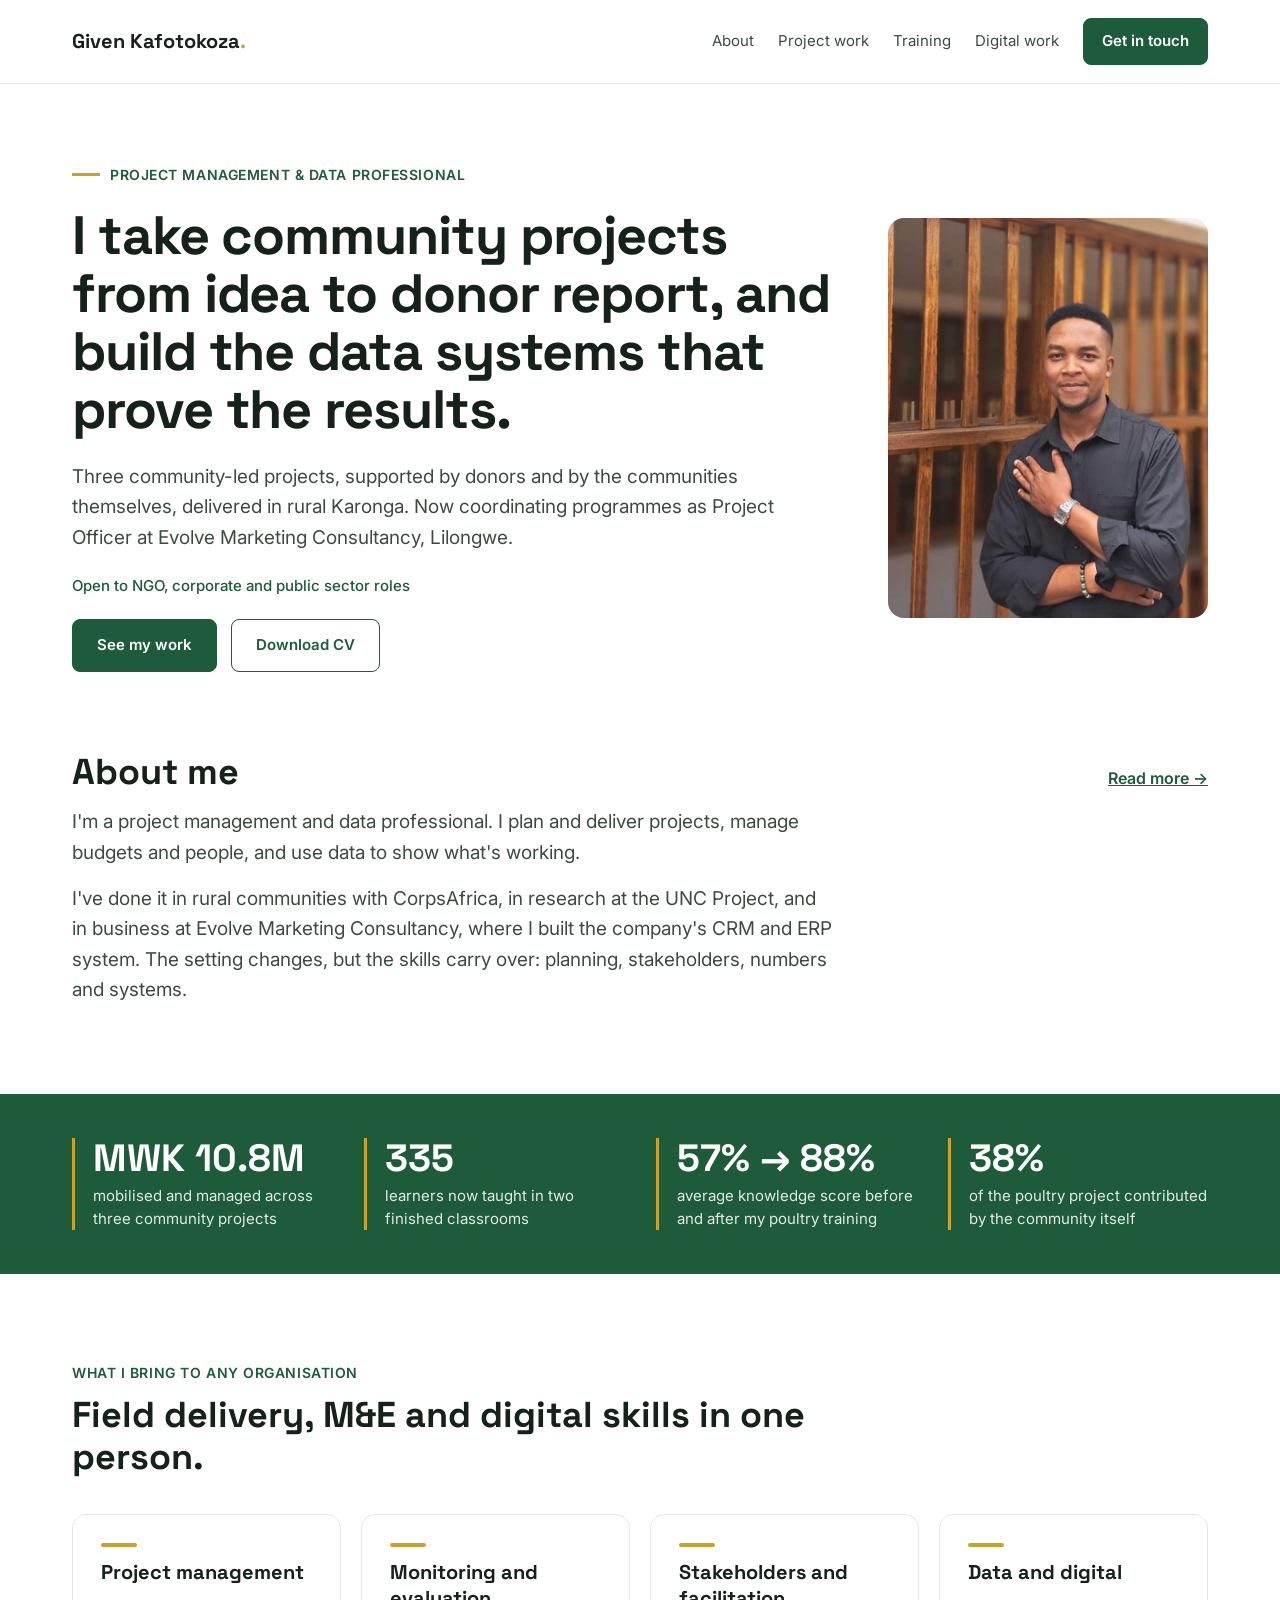
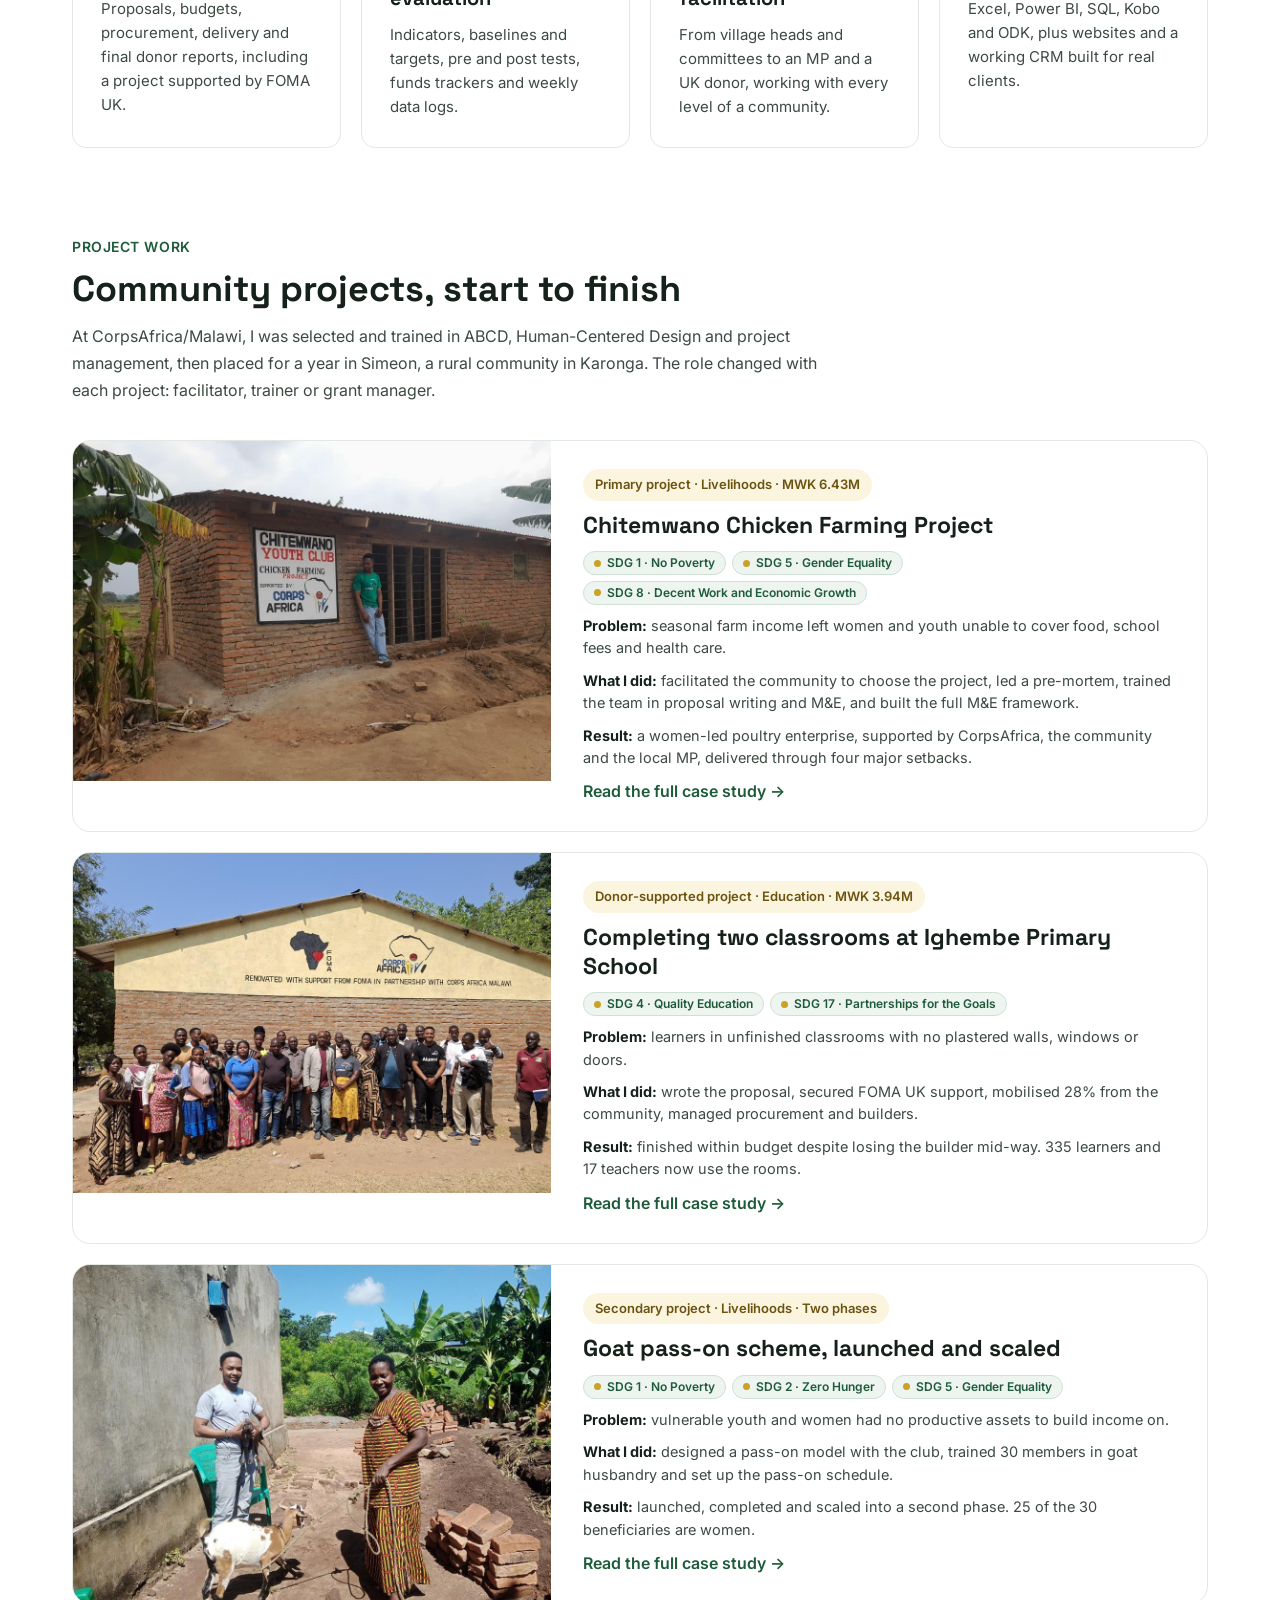
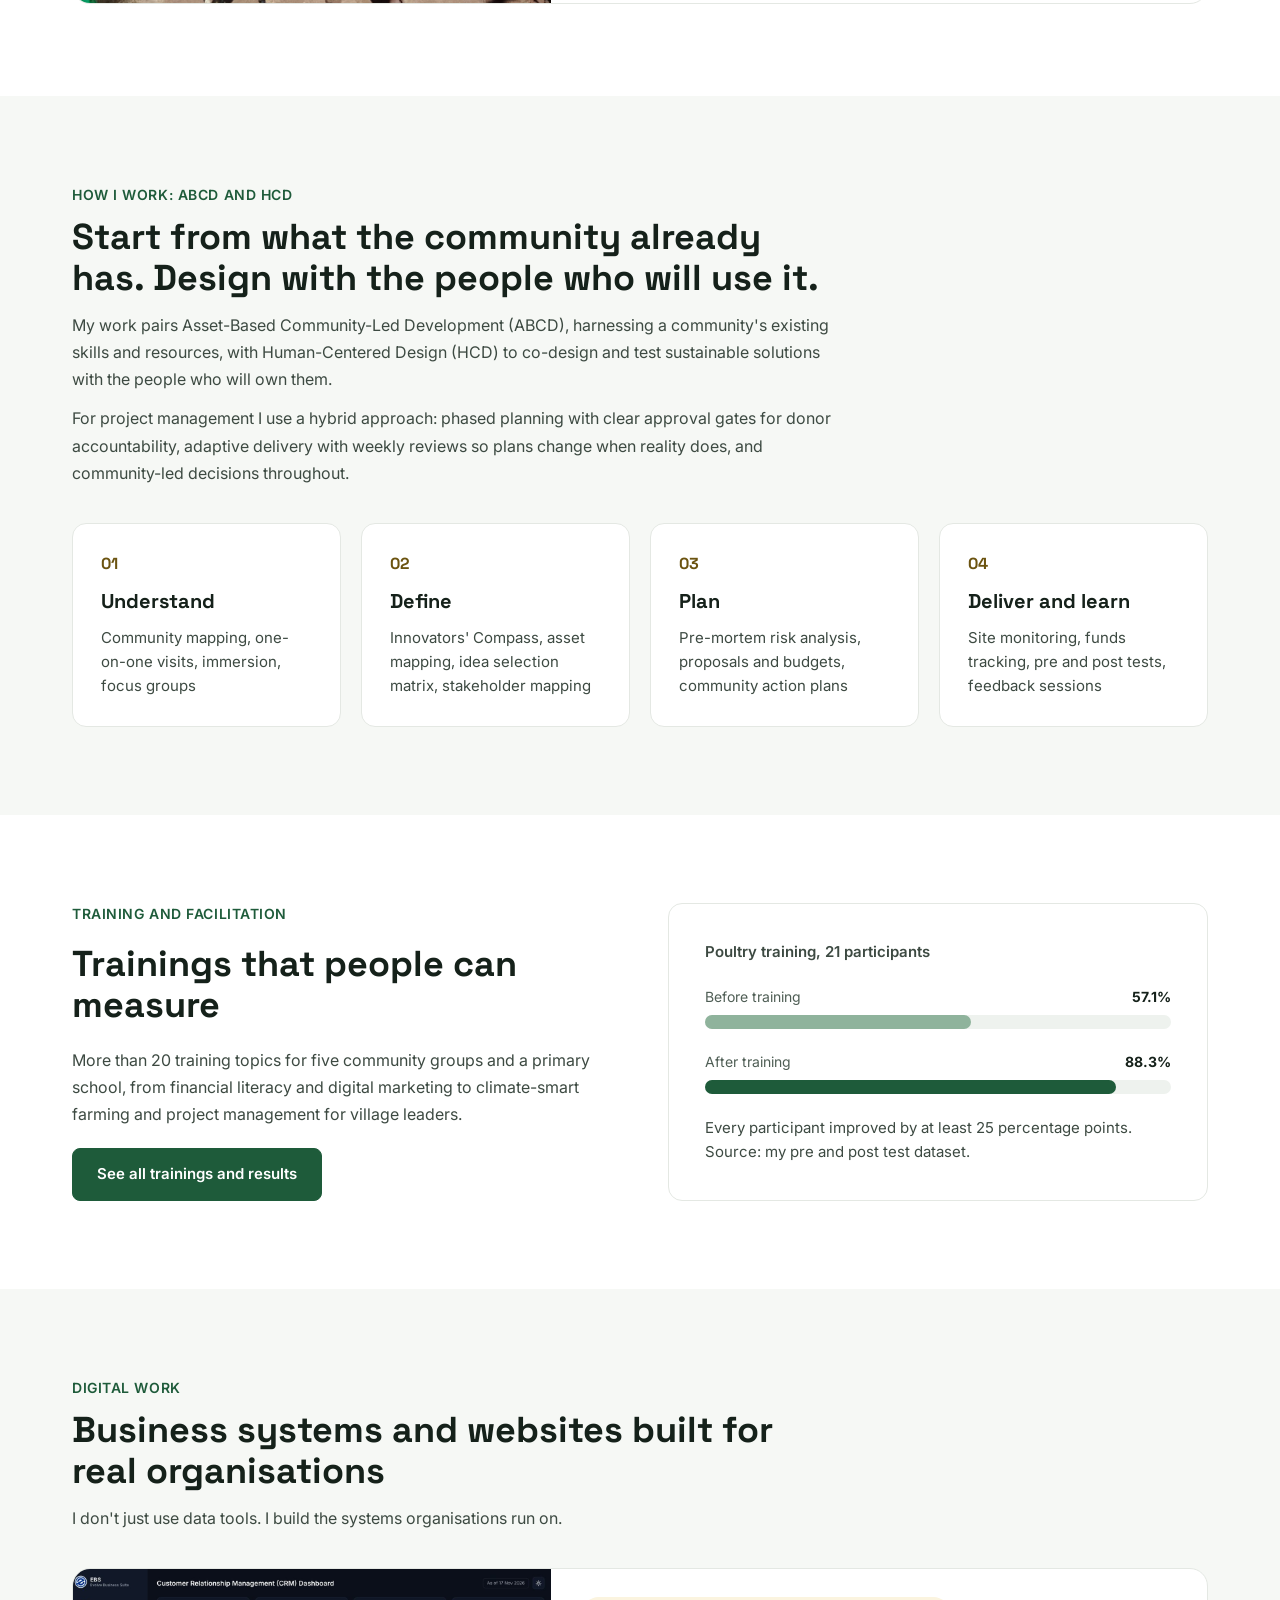
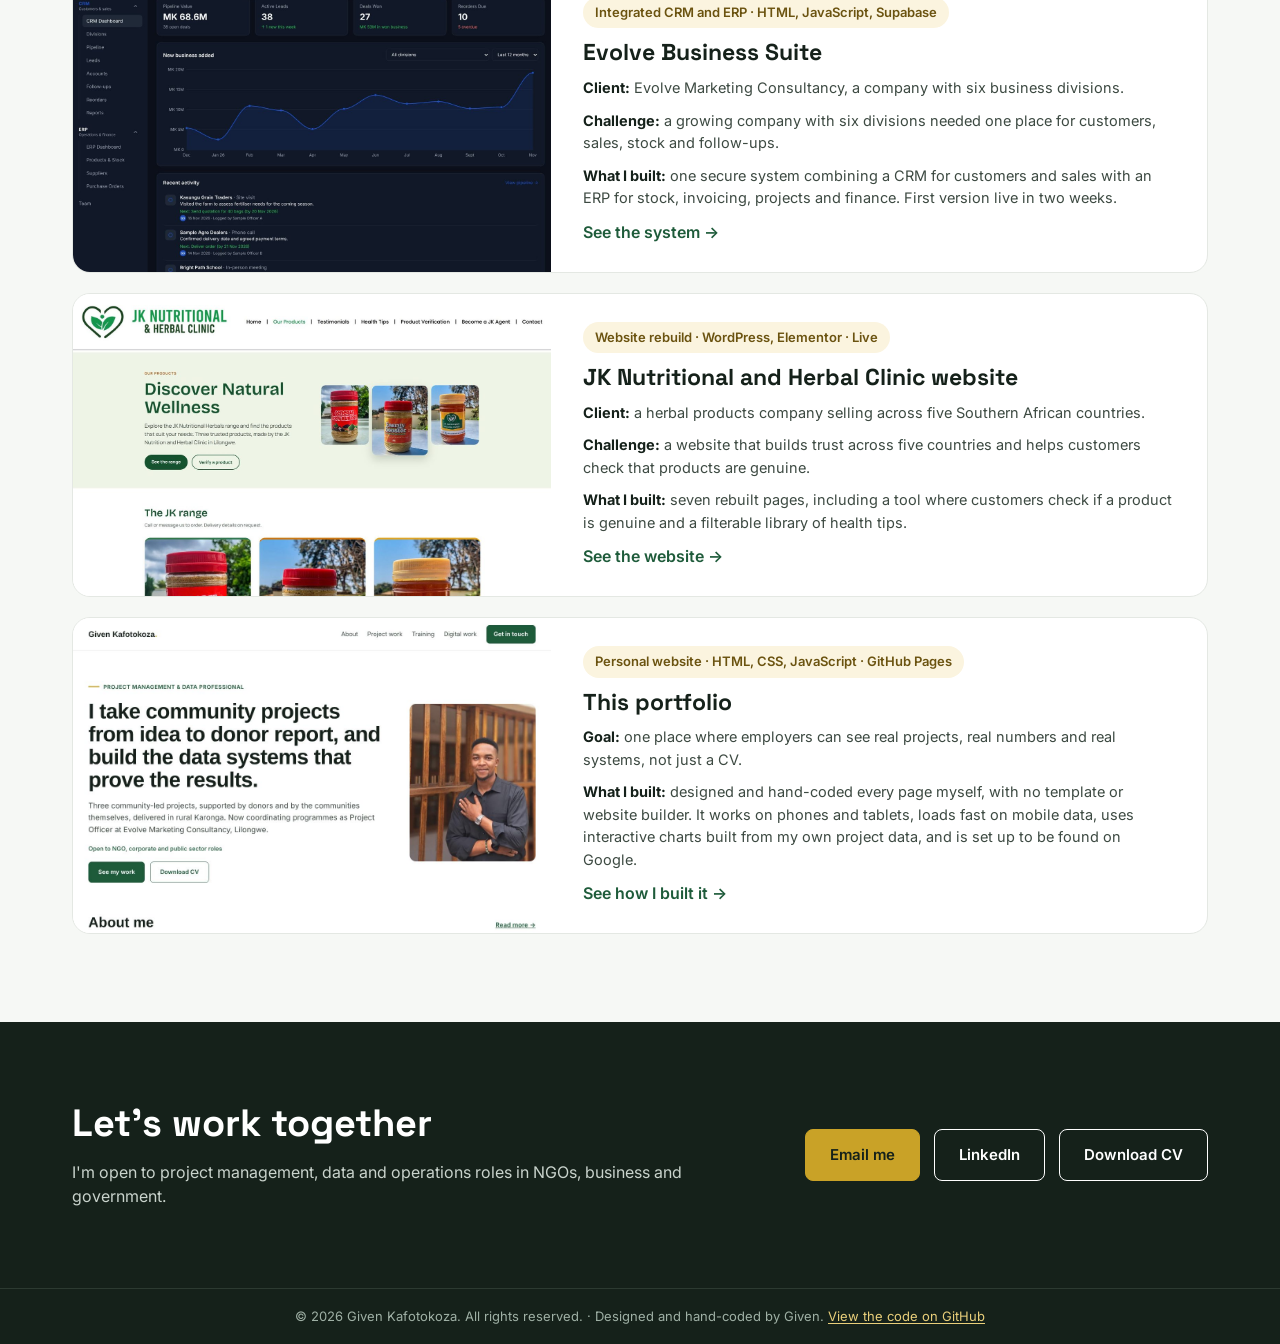
==== commit ef82ac13: "Portfolio page and Read next chain." ====
--- a/index.html
+++ b/index.html
@@ -217,14 +217,14 @@
           <span class="case-link">See the website →</span>
         </div>
       </a>
-      <a href="https://github.com/kafotokozagiven-svg/kafotokozagiven-svg.github.io" class="case" style="background: #fff; margin-bottom: 0;" target="_blank" rel="noopener">
+      <a href="/portfolio" class="case" style="background: #fff; margin-bottom: 0;">
         <figure class="photo"><img loading="lazy" src="images/portfolio-home.jpg" alt="The home page of this portfolio website"></figure>
         <div class="case-body">
           <span class="tag">Personal website · HTML, CSS, JavaScript · GitHub Pages</span>
           <h3>This portfolio</h3>
           <p><strong>Goal:</strong> one place where employers can see real projects, real numbers and real systems, not just a CV.</p>
           <p><strong>What I built:</strong> designed and hand-coded every page myself, with no template or website builder. It works on phones and tablets, loads fast on mobile data, uses interactive charts built from my own project data, and is set up to be found on Google.</p>
-          <span class="case-link">View the code on GitHub →</span>
+          <span class="case-link">See how I built it →</span>
         </div>
       </a>
     </div>
